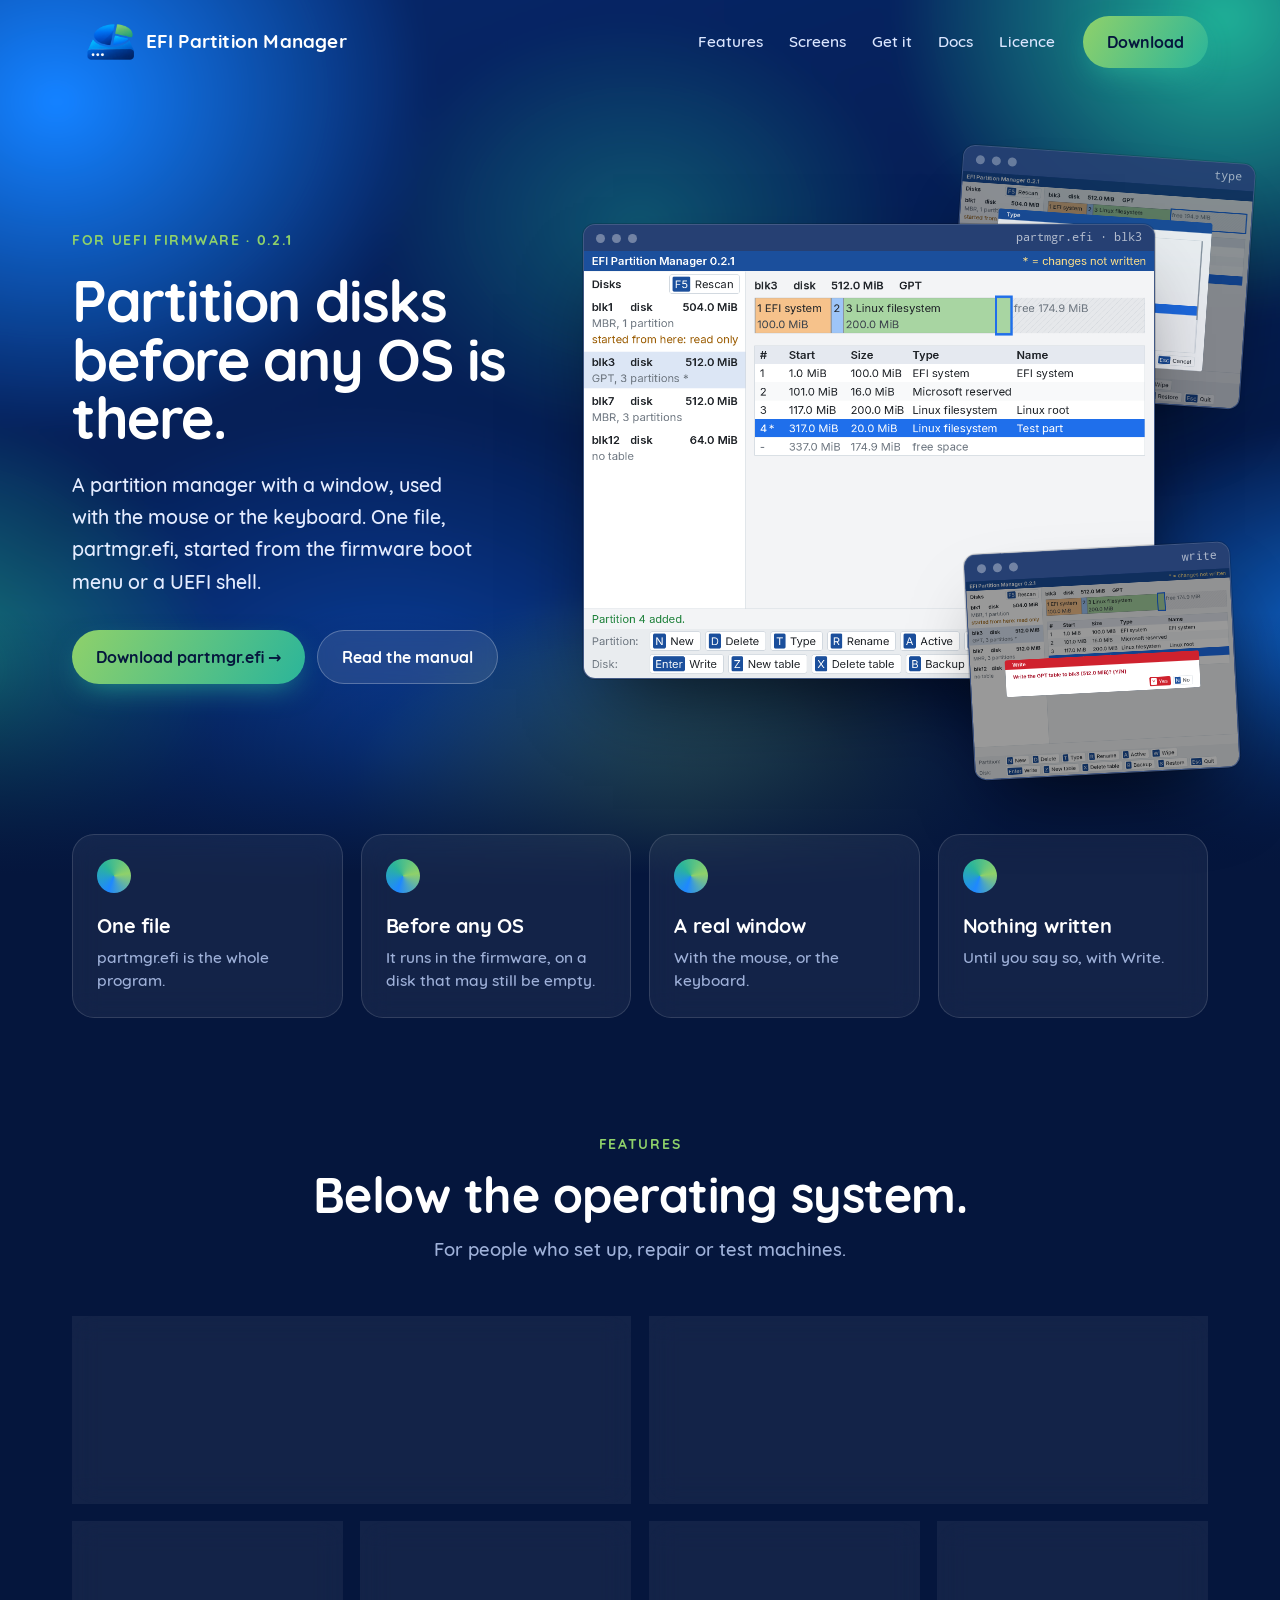
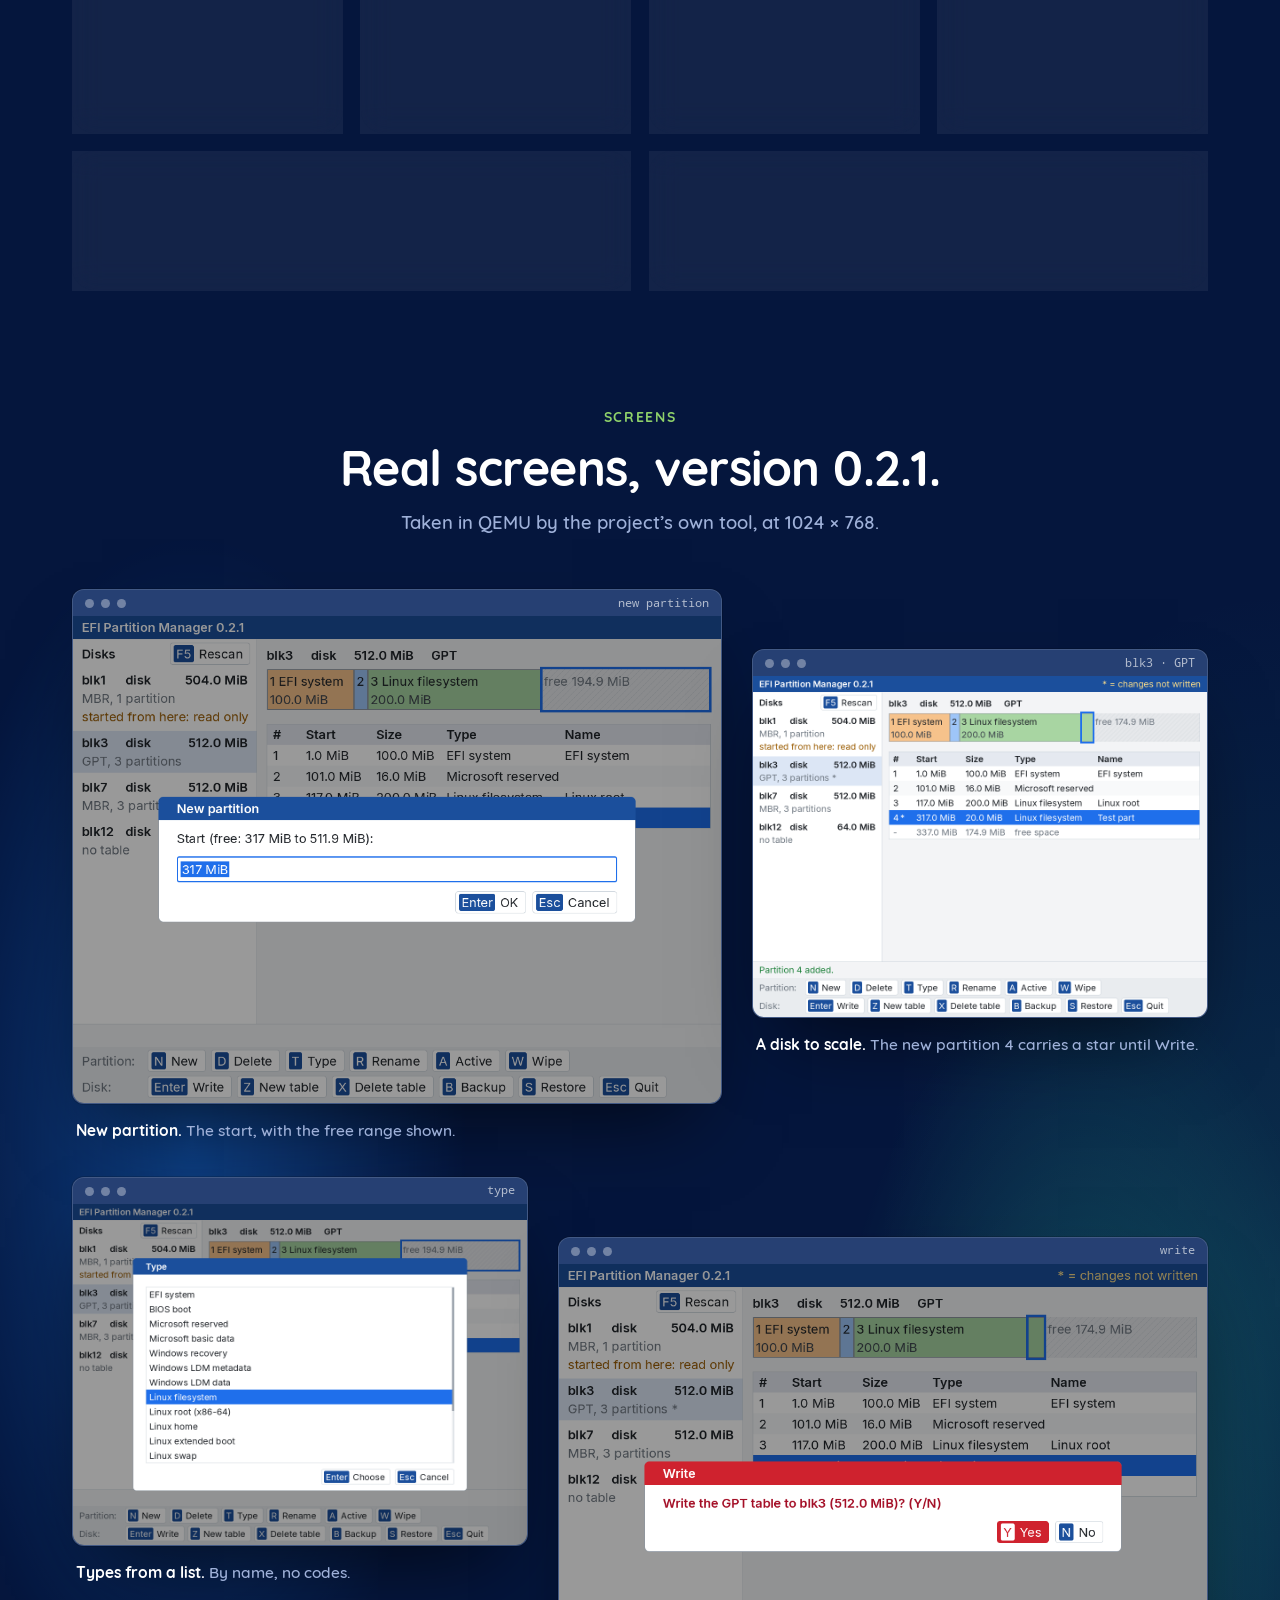
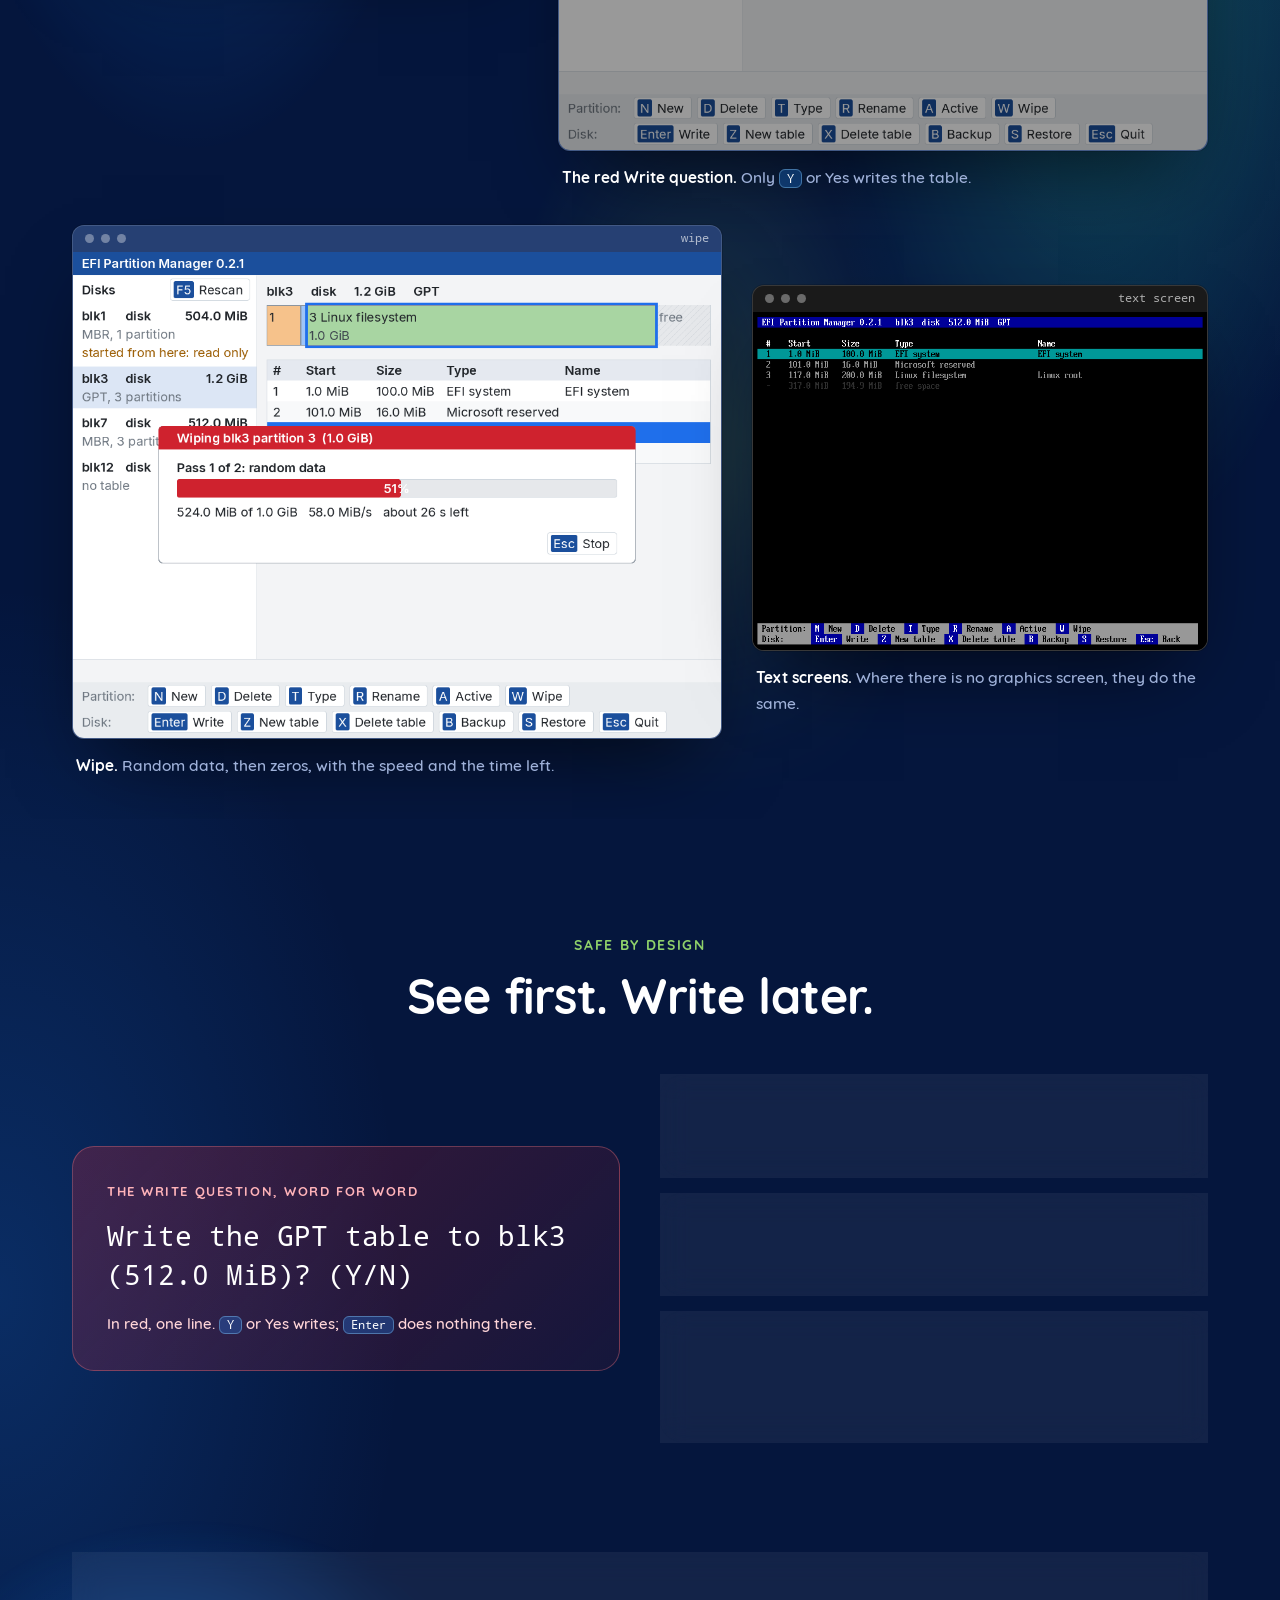
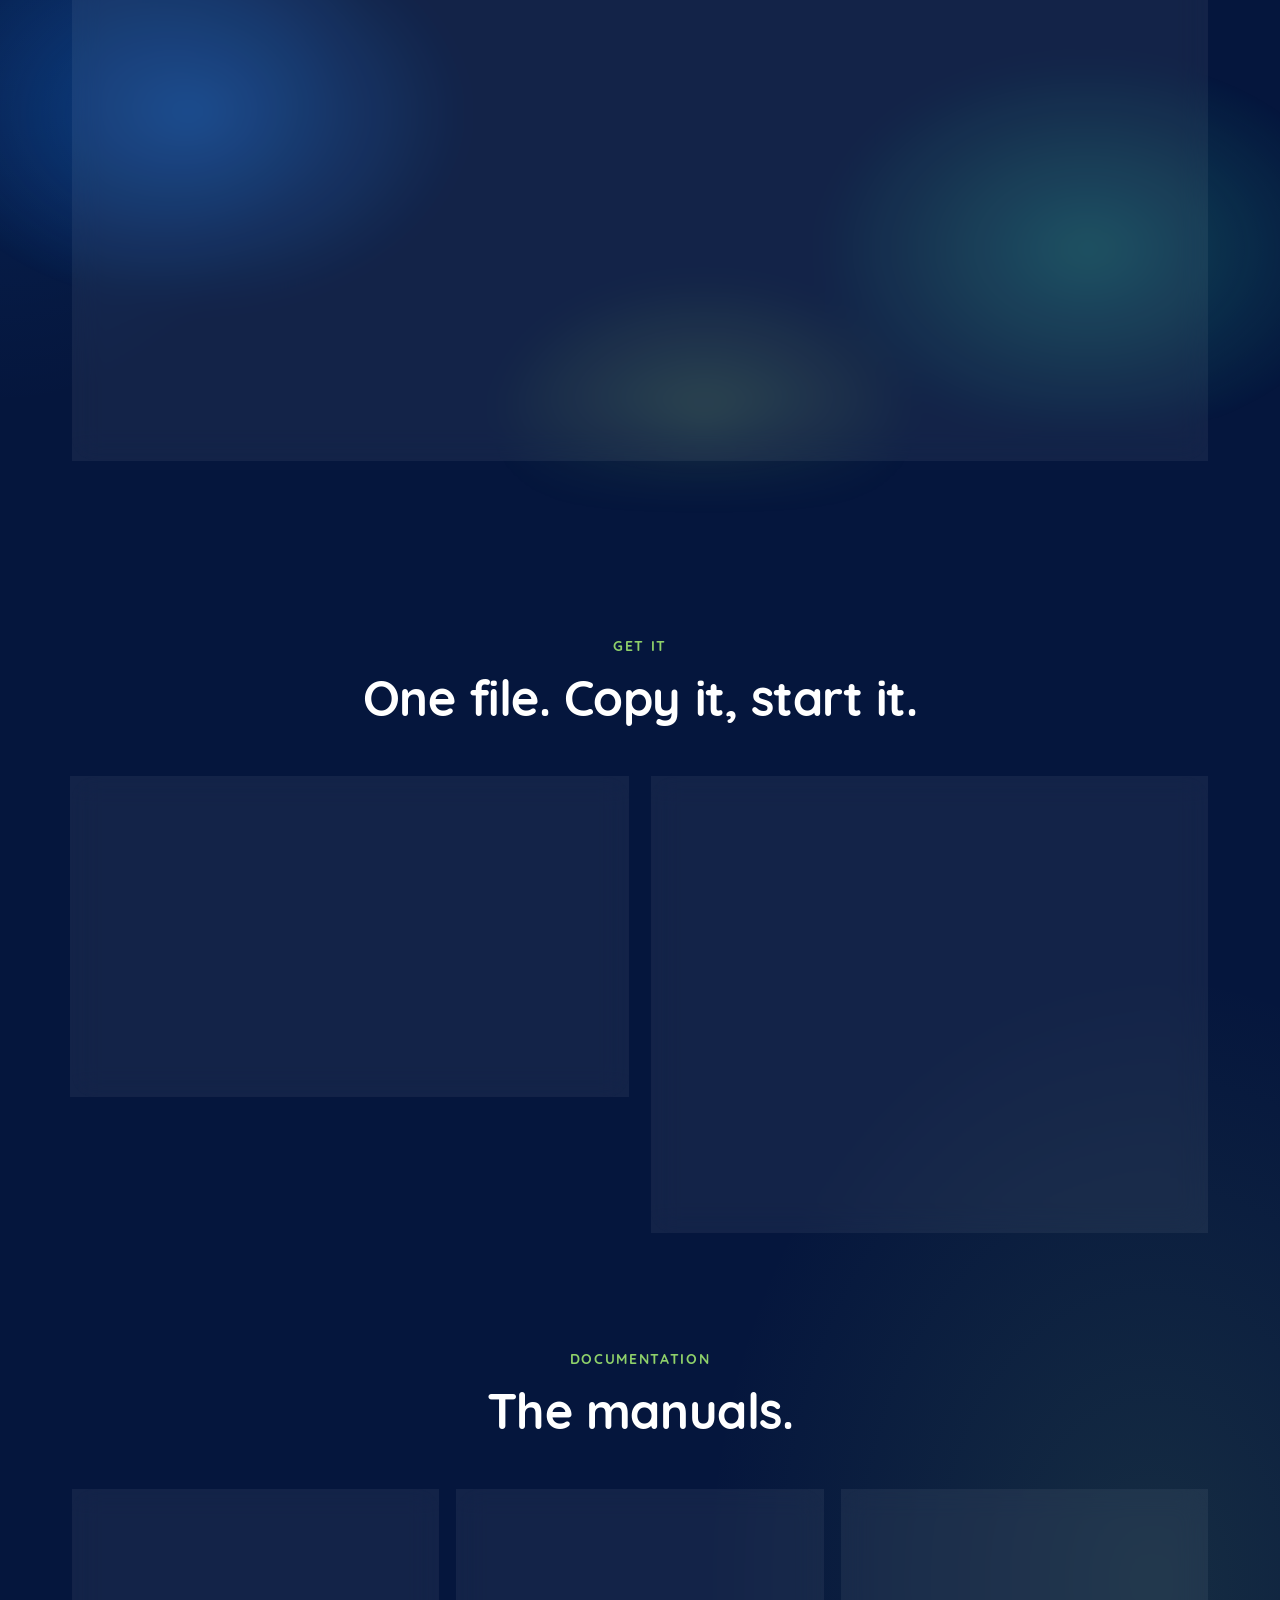
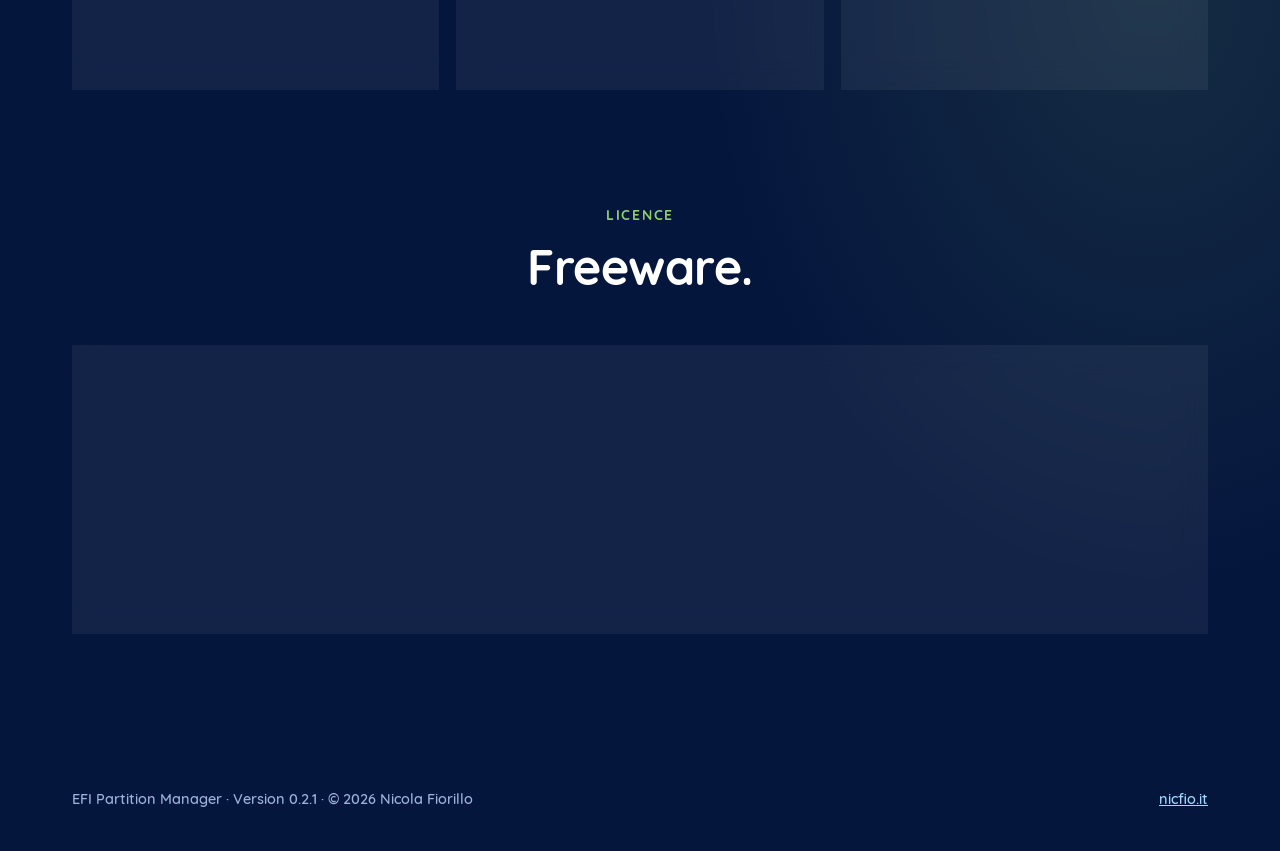
==== site/landing/index.html @ ff0c9999 "Website on efipm.nicfio.it; GitHub Pages switched off - site/: the landing page chosen among 20 mock" ====
<!doctype html>
<html lang="en">
<head>
<meta charset="utf-8">
<meta name="viewport" content="width=device-width, initial-scale=1">
<title>EFI Partition Manager — a graphical partition manager for UEFI firmware</title>
<link rel="canonical" href="https://efipm.nicfio.it/">
<meta property="og:type" content="website">
<meta property="og:site_name" content="EFI Partition Manager">
<meta property="og:title" content="EFI Partition Manager — a graphical partition manager for UEFI firmware">
<meta property="og:description" content="Partition disks before any OS is there: a GPT and MBR partition manager with a window and the mouse, in one file, partmgr.efi. Free.">
<meta property="og:url" content="https://efipm.nicfio.it/">
<meta property="og:image" content="https://efipm.nicfio.it/og.jpg">
<meta property="og:image:width" content="1200">
<meta property="og:image:height" content="630">
<meta name="twitter:card" content="summary_large_image">
<meta name="description" content="A partition manager that runs in your UEFI firmware. One file, partmgr.efi.">
<style>
@font-face{font-family:'Quick';src:url([data-uri]) format('woff2');font-weight:400;font-style:normal;font-display:block}
@font-face{font-family:'Quick';src:url([data-uri]) format('woff2');font-weight:500;font-style:normal;font-display:block}
@font-face{font-family:'Quick';src:url([data-uri]) format('woff2');font-weight:700;font-style:normal;font-display:block}
@font-face{font-family:'Mono';src:url([data-uri]) format('woff2');font-weight:400;font-style:normal;font-display:block}
:root{
  --bg:#05163d; --bg2:#081f52; --text:#dbe6ff; --mute:#9fb1d9; --white:#fff;
  --blue:#1e88ff; --navy:#0a2a6b; --green:#2bb59a; --lime:#8fd16a;
  --glass:rgba(255,255,255,.06); --edge:rgba(255,255,255,.13);
}
*{box-sizing:border-box;margin:0;padding:0}
html{-webkit-text-size-adjust:100%}
body{background:radial-gradient(45% 14% at 100% 40%,rgba(43,181,154,.16),transparent 70%),radial-gradient(45% 14% at 0% 62%,rgba(30,136,255,.2),transparent 70%),radial-gradient(50% 12% at 90% 88%,rgba(143,209,106,.12),transparent 70%),var(--bg);color:var(--text);font:500 17.5px/1.65 Quick,"Segoe UI",system-ui,sans-serif;overflow-x:hidden}
a{color:#9fd8ff}
img{display:block;max-width:100%;height:auto}
code,kbd,pre{font-family:Mono,ui-monospace,monospace}
code{font-size:.85em;background:rgba(255,255,255,.1);padding:1px 7px;border-radius:6px;color:#fff}
kbd{font-size:.8em;padding:1px 7px;border-radius:6px;background:rgba(30,136,255,.28);border:1px solid rgba(143,209,255,.4);color:#fff}
h1,h2,h3{color:#fff;font-weight:700;letter-spacing:-.01em}
.wrap{max-width:1200px;margin:0 auto;padding:0 32px}

/* the mesh */
.mesh{position:relative;isolation:isolate;overflow:hidden}
.mesh::before{content:"";position:absolute;inset:-10%;z-index:-1;
  background:
   radial-gradient(34% 44% at 12% 18%, rgba(30,136,255,.95), transparent 72%),
   radial-gradient(30% 40% at 88% 10%, rgba(43,181,154,.95), transparent 72%),
   radial-gradient(30% 34% at 52% 88%, rgba(143,209,106,.55), transparent 72%),
   radial-gradient(26% 34% at 4% 72%, rgba(43,181,154,.6), transparent 72%),
   radial-gradient(40% 46% at 34% 80%, rgba(16,74,170,.9), transparent 72%),
   radial-gradient(26% 30% at 96% 70%, rgba(30,136,255,.7), transparent 72%),
   radial-gradient(24% 28% at 50% 30%, rgba(43,181,154,.35), transparent 72%),
   linear-gradient(160deg,#0a2a6b,#05163d 75%);
  filter:blur(10px) saturate(1.1)}
.mesh::after{content:"";position:absolute;inset:0;z-index:-1;background:linear-gradient(transparent 70%,var(--bg));}
.mesh.soft::before{inset:0;filter:none;opacity:.45;background:radial-gradient(30% 40% at 15% 40%,rgba(30,136,255,.8),transparent 72%),radial-gradient(30% 40% at 85% 60%,rgba(43,181,154,.7),transparent 72%),radial-gradient(24% 30% at 55% 85%,rgba(143,209,106,.45),transparent 72%);-webkit-mask-image:linear-gradient(transparent,#000 18%,#000 82%,transparent);mask-image:linear-gradient(transparent,#000 18%,#000 82%,transparent)}
.mesh.soft::after{display:none}

header .wrap{display:flex;align-items:center;gap:28px;height:84px}
.brand{display:flex;align-items:center;gap:12px;text-decoration:none;color:#fff;font-weight:700;font-size:19px;letter-spacing:.01em}
.brand img{height:50px;width:auto}
nav{display:flex;gap:26px;margin-left:auto}
nav a{color:var(--text);text-decoration:none;font-size:15.5px}
nav a:hover{color:#fff}
.btn{display:inline-flex;align-items:center;gap:10px;padding:13px 24px;border-radius:999px;font-weight:700;font-size:16px;text-decoration:none;transition:transform .15s,background .15s}
.btn:hover{transform:translateY(-1px)}
.btn.pri{background:linear-gradient(120deg,#8fd16a,#2bb59a);color:#05163d;box-shadow:0 10px 30px -10px rgba(43,181,154,.8)}
.btn.glass{background:rgba(255,255,255,.1);border:1px solid rgba(255,255,255,.25);color:#fff;backdrop-filter:blur(8px)}
.btn.glass:hover{background:rgba(255,255,255,.18)}

.hero{padding:70px 0 120px}
.hero .grid{display:grid;grid-template-columns:1fr 1.35fr;gap:48px;align-items:center}
.eyebrow{display:inline-block;font-size:14px;font-weight:700;letter-spacing:.12em;text-transform:uppercase;color:var(--lime)}
.hero h1{font-size:clamp(40px,4.5vw,64px);line-height:1.02;margin:18px 0 22px;letter-spacing:-.025em}
.hero p{font-size:19.5px;color:#e4ecff;max-width:34ch}
.ctas{display:flex;gap:12px;flex-wrap:wrap;margin-top:32px}

/* floating windows */
.win{border-radius:12px;overflow:hidden;background:#0d2a63;border:1px solid rgba(255,255,255,.22);box-shadow:0 40px 80px -30px rgba(0,0,0,.65),0 0 0 1px rgba(0,0,0,.15)}
.win .bar{height:26px;display:flex;align-items:center;gap:7px;padding:0 12px;background:rgba(255,255,255,.1)}
.win .bar i{width:9px;height:9px;border-radius:50%;background:rgba(255,255,255,.35)}
.win .bar span{margin-left:auto;font:400 11.5px/1 Mono,monospace;color:rgba(255,255,255,.65)}
.stack{position:relative;height:600px;margin-right:-40px}
.stack .win{position:absolute}
.stack .w1{width:86%;left:0;top:70px;z-index:3}
.stack .w2{width:44%;right:0;top:0;z-index:2;transform:rotate(4deg);opacity:.9}
.stack .w3{width:40%;right:2%;bottom:-20px;z-index:4;transform:rotate(-3deg)}

/* glass */
.panel{background:var(--glass);border:1px solid var(--edge);border-radius:22px;backdrop-filter:blur(14px)}
section{padding:110px 0 0;position:relative}
.head{text-align:center;max-width:720px;margin:0 auto 52px}
.head h2{font-size:clamp(32px,3.8vw,50px);line-height:1.1;margin:12px 0 12px}
.head p{color:var(--mute);font-size:18.5px}

.why{display:grid;grid-template-columns:repeat(4,1fr);gap:18px;margin-top:-40px;position:relative;z-index:2}
.why .panel{padding:24px}
.why h3{font-size:20px;margin-bottom:4px}
.why p{color:var(--mute);font-size:15.5px;line-height:1.5}
.dot{display:block;width:34px;height:34px;border-radius:50%;margin-bottom:16px;background:conic-gradient(from 200deg,#1e88ff,#2bb59a,#8fd16a,#1e88ff)}

.feat{display:grid;grid-template-columns:repeat(4,1fr);gap:18px}
.feat .panel{padding:26px}
.feat h3{font-size:19px;margin-bottom:6px}
.feat p{font-size:15.5px;color:var(--mute);line-height:1.55}
.feat .wide{grid-column:span 2}

/* screens */
.gallery{display:grid;grid-template-columns:repeat(12,1fr);gap:34px 30px;align-items:start}
.gallery figure{grid-column:span 6}
.gallery figure:nth-child(even){margin-top:60px}
.gallery figure.l{grid-column:span 7}
.gallery figure.s{grid-column:span 5}
.gallery figcaption{margin-top:14px;font-size:15.5px;color:var(--mute);padding-left:4px}
.gallery figcaption b{color:#fff}
.gallery .win.text{background:#000}
.gallery .win.text img{margin:0 auto}

/* safe */
.safe{display:grid;grid-template-columns:1fr 1fr;gap:40px;align-items:center}
.safe .q{padding:34px;border-radius:22px;background:linear-gradient(135deg,rgba(211,32,47,.28),rgba(211,32,47,.08));border:1px solid rgba(255,120,130,.35)}
.safe .q small{display:block;font-weight:700;letter-spacing:.12em;text-transform:uppercase;font-size:13px;color:#ffb3b9;margin-bottom:14px}
.safe .q p{font:400 clamp(20px,2.2vw,28px)/1.4 Mono,monospace;color:#fff}
.safe .q .n{margin-top:18px;font:500 15px/1.5 Quick,sans-serif;color:#ffd5d8}
.safe ul{list-style:none;display:grid;gap:16px}
.safe li{padding:20px 24px}
.safe li b{display:block;color:#fff;font-size:19px}
.safe li span{color:var(--mute)}

/* tested */
.tested{padding:46px;display:grid;grid-template-columns:1.25fr 1fr;gap:40px;align-items:center}
.status{display:inline-flex;align-items:center;gap:10px;font-weight:700;color:#ffd38a;font-size:15px;margin-bottom:14px}
.status::before{content:"";width:10px;height:10px;border-radius:50%;background:#ffb547;box-shadow:0 0 0 4px rgba(255,181,71,.25)}
.tested h2{font-size:clamp(28px,3vw,40px);line-height:1.15;margin-bottom:14px}
.nums{display:flex;gap:16px;margin:24px 0}
.nums div{flex:1;padding:18px 20px;border-radius:16px;background:rgba(255,255,255,.06);border:1px solid var(--edge);font-size:14.5px;color:var(--mute);line-height:1.35}
.nums b{display:block;font-size:40px;line-height:1.1;background:linear-gradient(90deg,#8fd16a,#2bb59a);-webkit-background-clip:text;background-clip:text;color:transparent}
.report{padding:32px;border-radius:20px;background:linear-gradient(150deg,rgba(30,136,255,.35),rgba(43,181,154,.25));border:1px solid rgba(255,255,255,.2)}
.report h3{font-size:24px;line-height:1.2;margin-bottom:10px}
.report p{margin-bottom:20px}

/* get */
.get{display:grid;grid-template-columns:1fr 1fr;gap:22px;align-items:start}
.get .panel{padding:32px}
.fn{font:400 30px/1.2 Mono,monospace;color:#fff}
.meta{color:var(--mute);margin:6px 0 22px}
.files{display:flex;flex-wrap:wrap;gap:8px 22px;margin-top:20px;font-size:15px}
.way{padding-bottom:20px;margin-bottom:20px;border-bottom:1px solid var(--edge)}
.way:last-child{border:0;padding:0;margin:0}
.way h3{font-size:19px;margin-bottom:4px}
pre{background:rgba(0,0,0,.35);border:1px solid var(--edge);border-radius:12px;padding:14px 16px;font-size:14.5px;color:#d7f5c8;margin-top:10px;white-space:pre-wrap;overflow-wrap:anywhere}

.docs{display:grid;grid-template-columns:repeat(3,1fr);gap:18px}
.docs a{display:block;padding:28px;text-decoration:none;color:var(--text);transition:transform .15s,background .15s}
.docs a:hover{transform:translateY(-3px);background:rgba(255,255,255,.1)}
.docs h3{font-size:22px;margin-bottom:8px}
.docs p{color:var(--mute);font-size:16px}
.docs span{display:block;margin-top:16px;color:var(--lime);font-weight:700}

.lic{padding:40px;display:grid;grid-template-columns:1fr 1fr;gap:36px}
.lic h3{font-size:20px;margin-bottom:8px}
.lic h3 i{font-style:normal;display:inline-block;width:10px;height:10px;border-radius:50%;margin-right:10px;vertical-align:2px}
.fine{grid-column:1 / -1;font-size:14px;color:var(--mute);border-top:1px solid var(--edge);padding-top:18px}

footer{margin-top:120px;padding:34px 0 40px}
footer .wrap{display:flex;justify-content:space-between;flex-wrap:wrap;gap:14px;font-size:14.5px;color:var(--mute)}

@media (max-width:1050px){
  nav{display:none}
  header .btn{margin-left:auto}
  .hero .grid{grid-template-columns:1fr}
  .stack{height:auto;margin:20px 0 0}
  .stack .win{position:relative}
  .stack .w1{width:100%;top:0}
  .stack .w2,.stack .w3{display:none}
  .why,.feat{grid-template-columns:1fr 1fr}
  .why{margin-top:0}
  .safe,.tested,.get,.lic{grid-template-columns:1fr}
  .docs{grid-template-columns:1fr}
}
@media (max-width:640px){
  .wrap{padding:0 16px}
  body{font-size:16.5px}
  header .wrap{height:68px}
  .brand{font-size:16px;gap:9px}
  .brand img{height:34px}
  header .btn{padding:10px 16px;font-size:14.5px}
  .hero{padding:36px 0 70px}
  .feat,.why{grid-template-columns:1fr}
  .why{gap:12px}
  .why .panel{padding:18px 20px;display:grid;grid-template-columns:30px 1fr;column-gap:14px}
  .why .dot{width:26px;height:26px;margin:4px 0 0;grid-row:span 2}
  .feat .wide{grid-column:auto}
  section{padding-top:80px}
  .gallery{grid-template-columns:1fr;gap:28px}
  .gallery figure,.gallery figure.l,.gallery figure.s{grid-column:auto}
  .gallery figure:nth-child(even){margin-top:0}
  .win .bar{height:20px}
  .tested,.lic{padding:24px}
  .nums{flex-direction:column}
  .report,.get .panel{padding:24px}
  .fn{font-size:24px}
  footer .wrap{flex-direction:column}
}
</style>
</head>
<body>
<div class="mesh">
<header><div class="wrap">
  <a class="brand" href="#top"><img src="[data-uri]" alt="EFI Partition Manager" width="420" height="330">EFI Partition Manager</a>
  <nav aria-label="Sections"><a href="#features">Features</a><a href="#screens">Screens</a><a href="#get">Get it</a><a href="#docs">Docs</a><a href="#licence">Licence</a></nav>
  <a class="btn pri" href="#get">Download</a>
</div></header>

<div class="hero" id="top"><div class="wrap grid">
  <div>
    <span class="eyebrow">For UEFI firmware · 0.2.1</span>
    <h1>Partition disks before any OS is there.</h1>
    <p>A partition manager with a window, used with the mouse or the keyboard. One file, partmgr.efi, started from the firmware boot menu or a UEFI shell.</p>
    <div class="ctas"><a class="btn pri" href="#get">Download partmgr.efi →</a><a class="btn glass" href="User%20Manual.html">Read the manual</a></div>
  </div>
  <div class="stack">
    <div class="win w2"><div class="bar"><i></i><i></i><i></i><span>type</span></div><img src="[data-uri]" alt="The Type list of partmgr" width="1024" height="768"></div>
    <div class="win w1"><div class="bar"><i></i><i></i><i></i><span>partmgr.efi · blk3</span></div><img src="[data-uri]" alt="The partmgr window with a GPT disk drawn to scale and a new partition marked with a star" width="1024" height="768"></div>
    <div class="win w3"><div class="bar"><i></i><i></i><i></i><span>write</span></div><img src="[data-uri]" alt="The red Write question" width="1024" height="768"></div>
  </div>
</div></div>
</div>

<main>
<div class="wrap">
  <div class="why" id="why">
    <div class="panel"><span class="dot"></span><h3>One file</h3><p>partmgr.efi is the whole program.</p></div>
    <div class="panel"><span class="dot"></span><h3>Before any OS</h3><p>It runs in the firmware, on a disk that may still be empty.</p></div>
    <div class="panel"><span class="dot"></span><h3>A real window</h3><p>With the mouse, or the keyboard.</p></div>
    <div class="panel"><span class="dot"></span><h3>Nothing written</h3><p>Until you say so, with Write.</p></div>
  </div>
</div>

<section id="features"><div class="wrap">
  <div class="head"><span class="eyebrow">Features</span><h2>Below the operating system.</h2><p>For people who set up, repair or test machines.</p></div>
  <div class="feat">
    <div class="panel wide"><h3>A window and the mouse</h3><p>A graphical window at the screen’s own resolution, with sharp text from 640 × 480 up (tried up to 3200 × 1800), used with the mouse or the keyboard. It drives a USB mouse itself when the firmware cannot; where there is no graphics screen, text screens do the same.</p></div>
    <div class="panel wide"><h3>GPT and MBR, read and written in full</h3><p>MBR with primary, extended and logical partitions. GPT with both copies checked and, when written, repaired.</p></div>
    <div class="panel"><h3>See first, write later</h3><p>Every change shown and marked with a star; the disk changes only on Write, after a red warning confirmed with <kbd>Y</kbd> or Yes.</p></div>
    <div class="panel"><h3>Backup and restore</h3><p>The partition table to a small file, restored byte for byte.</p></div>
    <div class="panel"><h3>Wipe</h3><p>Random data, then zeros, with a progress bar, the speed and the time left.</p></div>
    <div class="panel"><h3>Readable</h3><p>Types from a list; sizes such as <code>512M</code>, <code>1.5G</code> or <code>rest</code>; notes on damaged or unusual tables.</p></div>
    <div class="panel wide"><h3>Safe by design</h3><p>The disk partmgr was started from is never written.</p></div>
    <div class="panel wide"><h3>No EDK2 code</h3><p>Written from scratch, with its own UEFI definitions, runtime and build tools.</p></div>
  </div>
</div></section>

<section id="screens" class="mesh soft" style="padding-bottom:40px"><div class="wrap">
  <div class="head"><span class="eyebrow">Screens</span><h2>Real screens, version 0.2.1.</h2><p>Taken in QEMU by the project’s own tool, at 1024 × 768.</p></div>
  <div class="gallery">
    <figure class="l"><div class="win"><div class="bar"><i></i><i></i><i></i><span>new partition</span></div><img src="[data-uri]" alt="The New partition dialog asking for the start" width="1024" height="768" loading="lazy"></div><figcaption><b>New partition.</b> The start, with the free range shown.</figcaption></figure>
    <figure class="s"><div class="win"><div class="bar"><i></i><i></i><i></i><span>blk3 · GPT</span></div><img src="[data-uri]" alt="A GPT disk drawn to scale" width="1024" height="768" loading="lazy"></div><figcaption><b>A disk to scale.</b> The new partition 4 carries a star until Write.</figcaption></figure>
    <figure class="s"><div class="win"><div class="bar"><i></i><i></i><i></i><span>type</span></div><img src="[data-uri]" alt="The Type list" width="1024" height="768" loading="lazy"></div><figcaption><b>Types from a list.</b> By name, no codes.</figcaption></figure>
    <figure class="l"><div class="win"><div class="bar"><i></i><i></i><i></i><span>write</span></div><img src="[data-uri]" alt="The red Write question" width="1024" height="768" loading="lazy"></div><figcaption><b>The red Write question.</b> Only <kbd>Y</kbd> or Yes writes the table.</figcaption></figure>
    <figure class="l"><div class="win"><div class="bar"><i></i><i></i><i></i><span>wipe</span></div><img src="[data-uri]" alt="Wiping a partition with a progress bar" width="1024" height="768" loading="lazy"></div><figcaption><b>Wipe.</b> Random data, then zeros, with the speed and the time left.</figcaption></figure>
    <figure class="s"><div class="win text"><div class="bar"><i></i><i></i><i></i><span>text screen</span></div><img src="[data-uri]" alt="The text screen of partmgr" width="816" height="608" loading="lazy"></div><figcaption><b>Text screens.</b> Where there is no graphics screen, they do the same.</figcaption></figure>
  </div>
</div></section>

<section id="safe"><div class="wrap">
  <div class="head"><span class="eyebrow">Safe by design</span><h2>See first. Write later.</h2></div>
  <div class="safe">
    <div class="q"><small>The Write question, word for word</small><p>Write the GPT table to blk3 (512.0&nbsp;MiB)? (Y/N)</p><div class="n">In red, one line. <kbd>Y</kbd> or Yes writes; <kbd>Enter</kbd> does nothing there.</div></div>
    <ul>
      <li class="panel"><b>Every change on the screen first</b><span>Marked with a star; the disk changes only on Write.</span></li>
      <li class="panel"><b>The boot disk is never written</b><span>The disk partmgr was started from is read-only.</span></li>
      <li class="panel"><b>Backup and restore</b><span><kbd>B</kbd> saves the table to a small file; <kbd>S</kbd> restores it byte for byte.</span></li>
    </ul>
  </div>
</div></section>

<section id="tested" class="mesh soft" style="padding-bottom:60px"><div class="wrap">
  <div class="panel tested">
    <div>
      <span class="status">Not tried on real hardware yet</span>
      <h2>Tested in QEMU, said honestly.</h2>
      <p>Tested automatically in QEMU with OVMF firmware, and on disk images whose tables are checked by <code>sfdisk</code> and <code>parted</code>.</p>
      <div class="nums"><div><b>498</b>partition-table checks, all passing</div><div><b>34</b>graphics checks, all passing</div></div>
      <p><strong style="color:#fff">It has not been tried on real hardware yet.</strong> Until it has, use it on disks whose contents you can afford to lose, and make a backup (key <kbd>B</kbd>) first.</p>
    </div>
    <div class="report"><h3>Tried it on a real machine? Send a report.</h3><p>A machine where everything worked is as useful a report as one where nothing did.</p><a class="btn pri" href="mailto:efipm@nicfio.it?subject=EFI%20Partition%20Manager%20hardware%20report">Send a report →</a></div>
  </div>
</div></section>

<section id="get"><div class="wrap">
  <div class="head"><span class="eyebrow">Get it</span><h2>One file. Copy it, start it.</h2></div>
  <div class="get">
    <div class="panel">
      <div class="fn">partmgr.efi</div>
      <div class="meta">Version 0.2.1 · about 782 KB</div>
      <a class="btn pri" href="download/partmgr.efi">Download partmgr.efi →</a>
      <div class="files"><a href="download/SHA256SUMS">SHA256SUMS</a><a href="download/LICENSE.txt">LICENSE.txt</a><a href="download/NOTICE.txt">NOTICE.txt</a></div>
      <pre>sha256sum -c --ignore-missing SHA256SUMS</pre>
    </div>
    <div class="panel">
      <div class="way"><h3>From the firmware boot menu</h3><p>Copy it to a FAT-formatted USB stick as <code>\EFI\BOOT\BOOTX64.EFI</code>, and choose the stick in the firmware boot menu.</p></div>
      <div class="way"><h3>From a UEFI shell</h3><p>Copy it next to a UEFI shell, and start it from the shell’s prompt.</p></div>
      <div class="way"><h3>Secure Boot</h3><p>With Secure Boot active, sign it first with a key the machine trusts (see the user manual).</p></div>
    </div>
  </div>
</div></section>

<section id="docs"><div class="wrap">
  <div class="head"><span class="eyebrow">Documentation</span><h2>The manuals.</h2></div>
  <div class="docs">
    <a class="panel" href="User%20Manual.html"><h3>User Manual</h3><p>The screens, every key, backups, wipe, the notes about damaged tables.</p><span>Open →</span></a>
    <a class="panel" href="Technical%20Manual.html"><h3>Technical Manual</h3><p>How partmgr reads, changes and writes tables, the backup format, the tests.</p><span>Open →</span></a>
    <a class="panel" href="licence.html"><h3>Licence</h3><p>The licence of partmgr.efi, in full.</p><span>Open →</span></a>
  </div>
</div></section>

<section id="licence"><div class="wrap">
  <div class="head"><span class="eyebrow">Licence</span><h2>Freeware.</h2></div>
  <div class="panel lic">
    <div><h3><i style="background:var(--lime)"></i>Free</h3><p>To use, also at work and as a tool in paid work; to copy and give away unchanged, also in free collections of tools; to sign for Secure Boot.</p></div>
    <div><h3><i style="background:var(--blue)"></i>With a written licence</h3><p>Selling it, including it in a product or service that is sold, modifying it, decompiling it beyond what the law allows. Write to <a href="mailto:efipm@nicfio.it">efipm@nicfio.it</a>.</p></div>
    <p class="fine">Version 0.2.1 was released under the Apache License 2.0 with the Commons Clause, and keeps it; the freeware licence applies from the next version.</p>
  </div>
</div></section>
</main>

<footer><div class="wrap"><span>EFI Partition Manager · Version 0.2.1 · © 2026 Nicola Fiorillo</span><a href="https://nicfio.it">nicfio.it</a></div></footer>
</body>
</html>
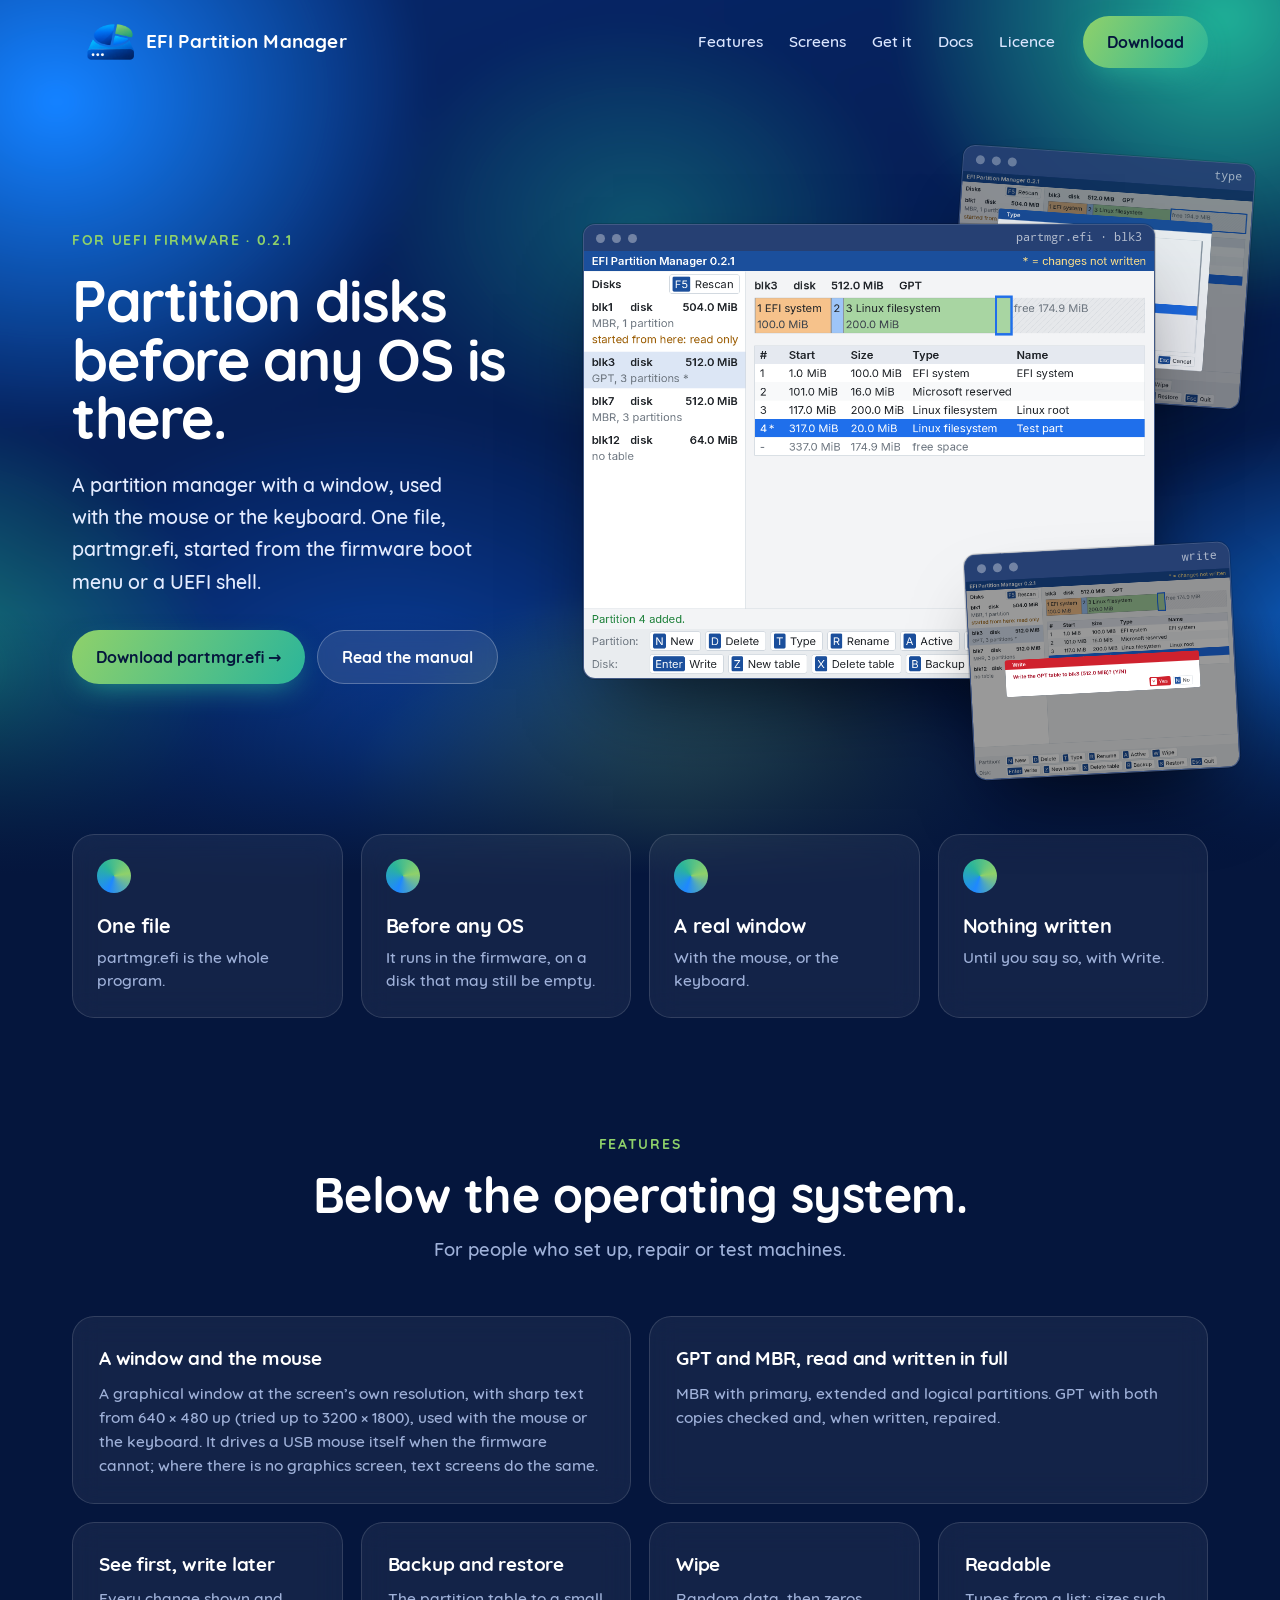
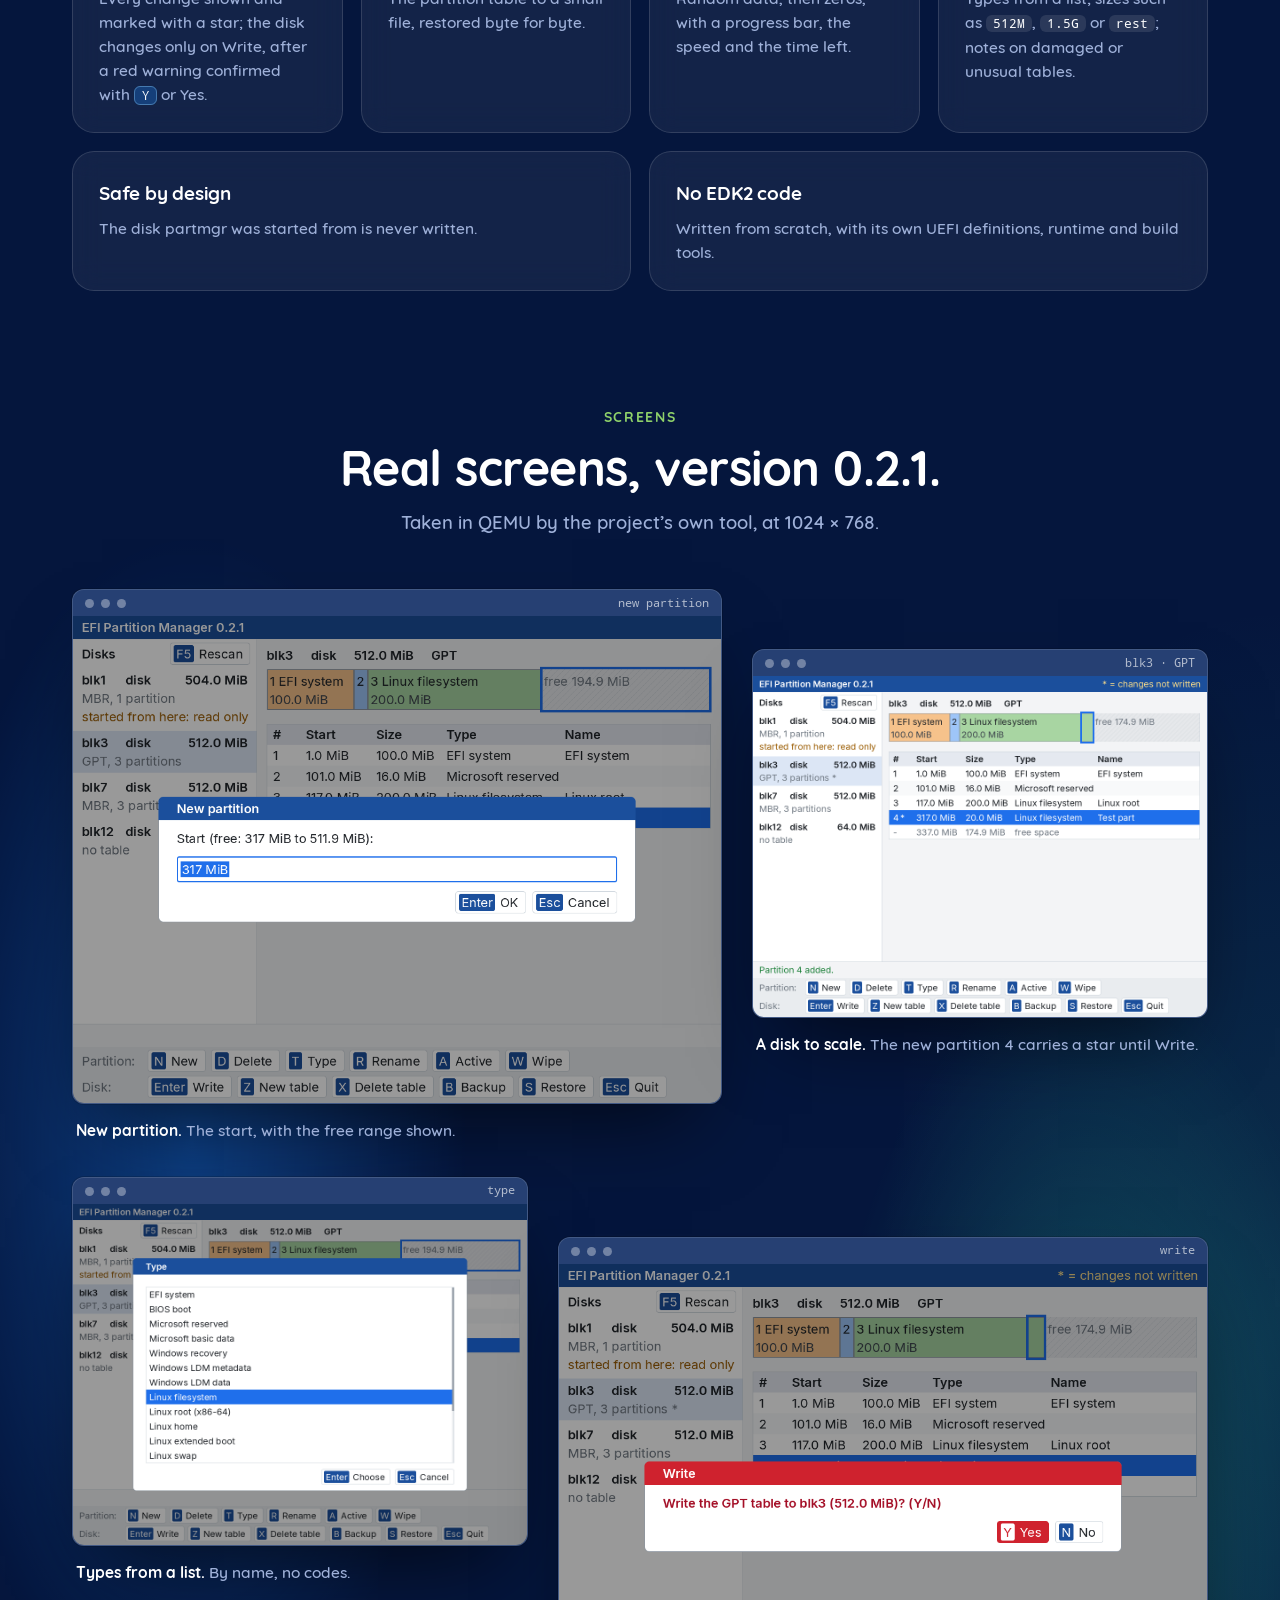
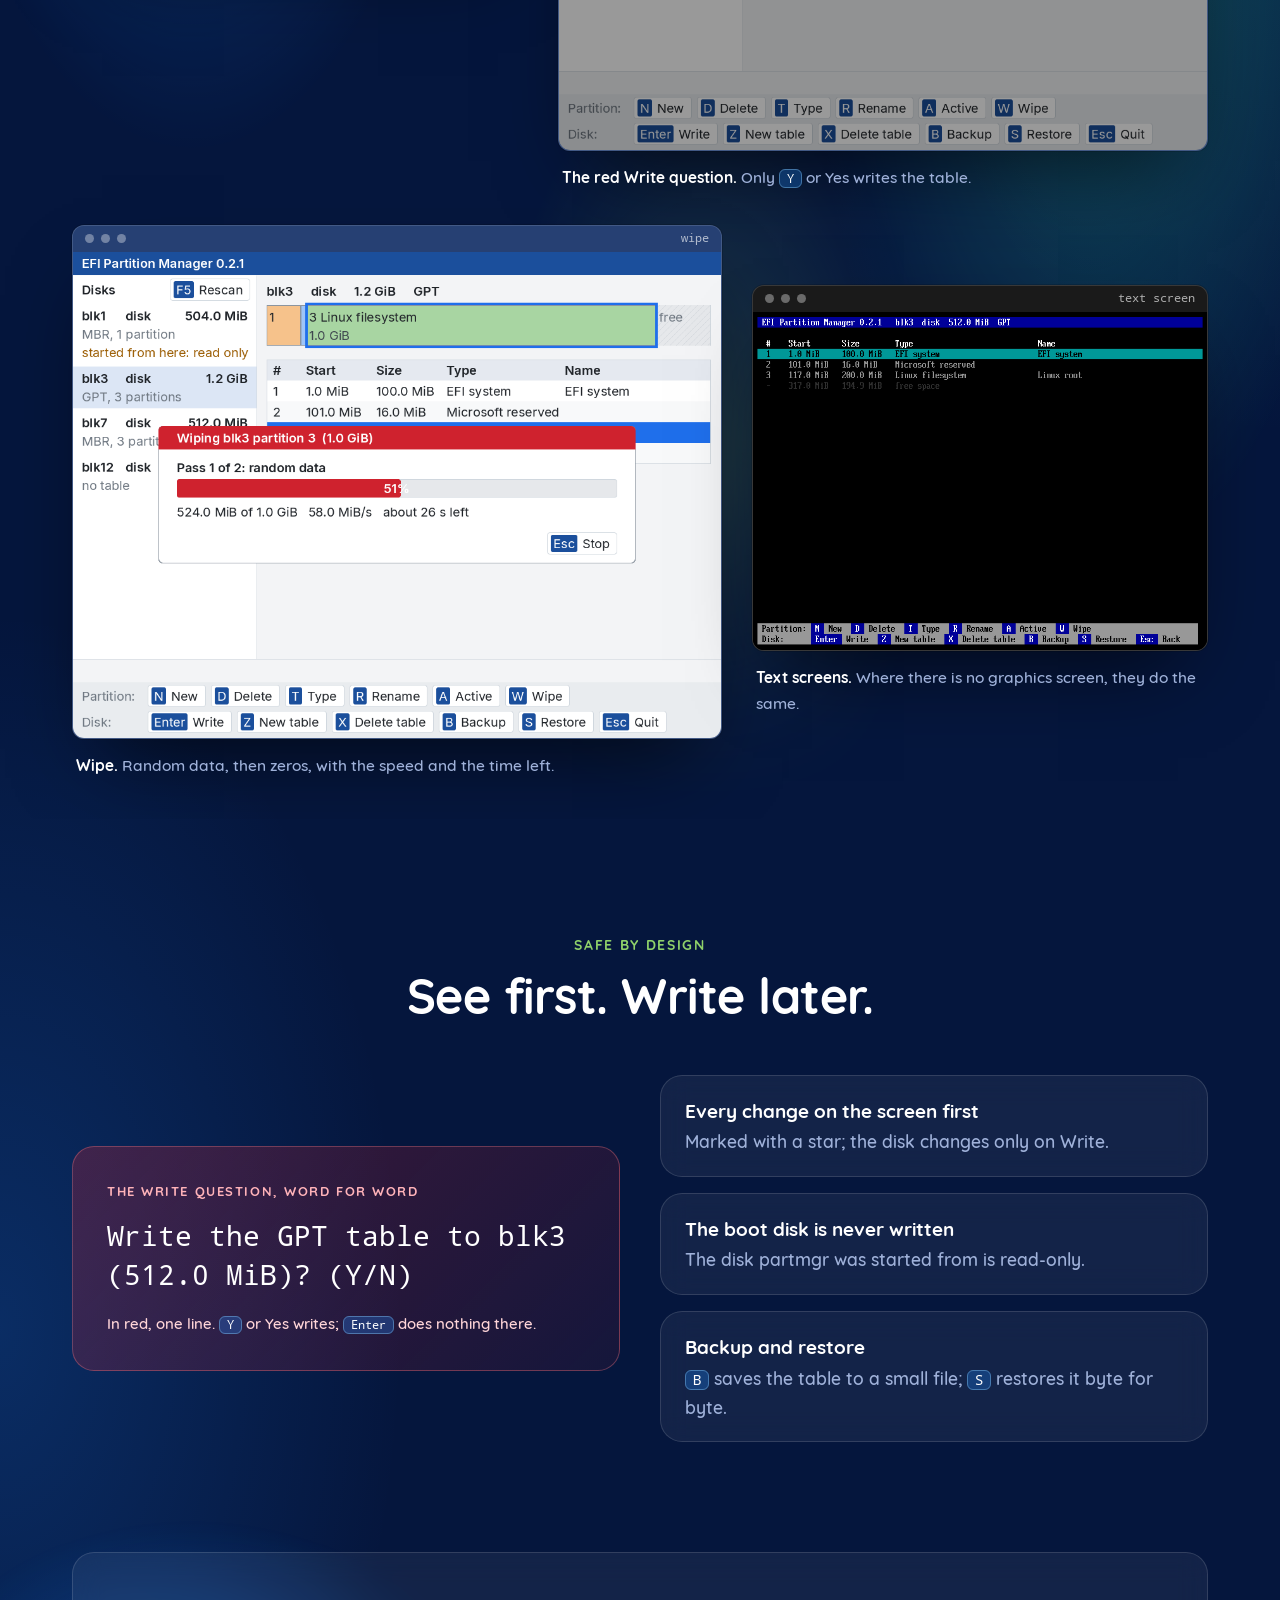
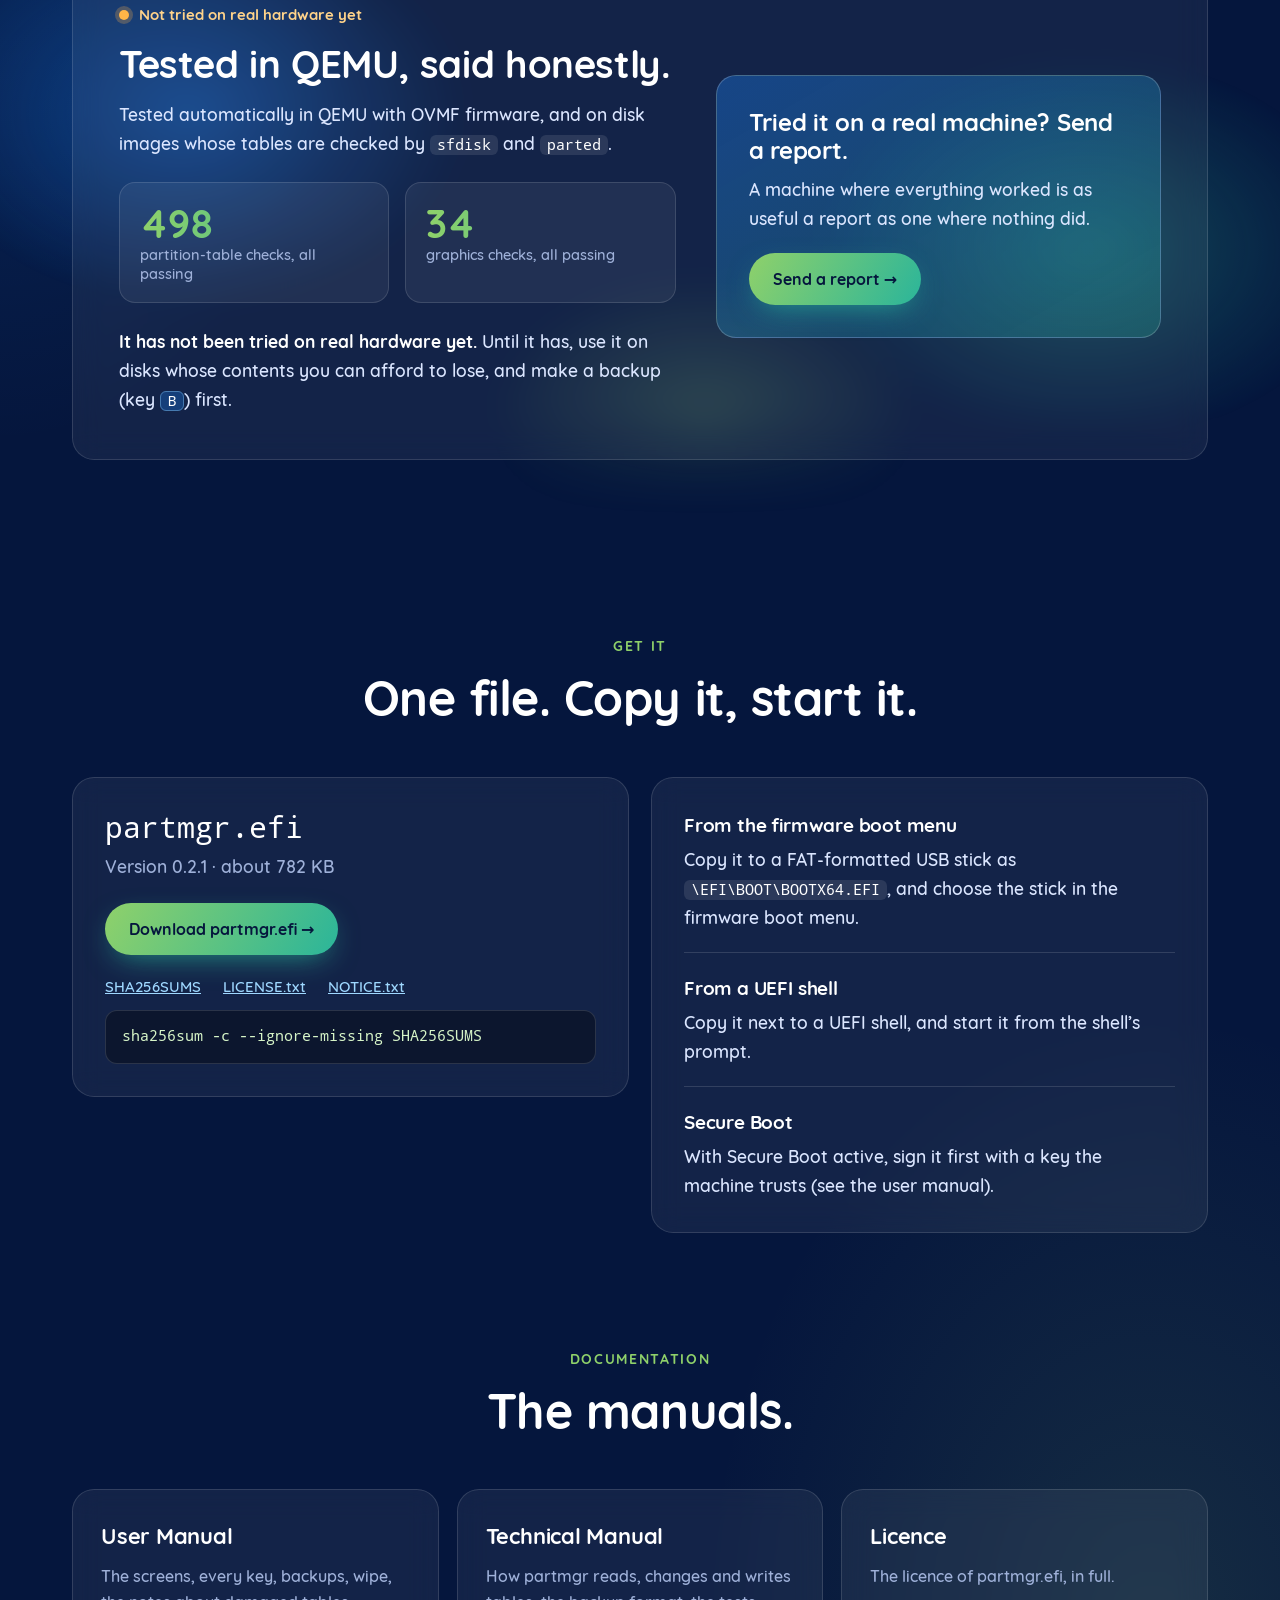
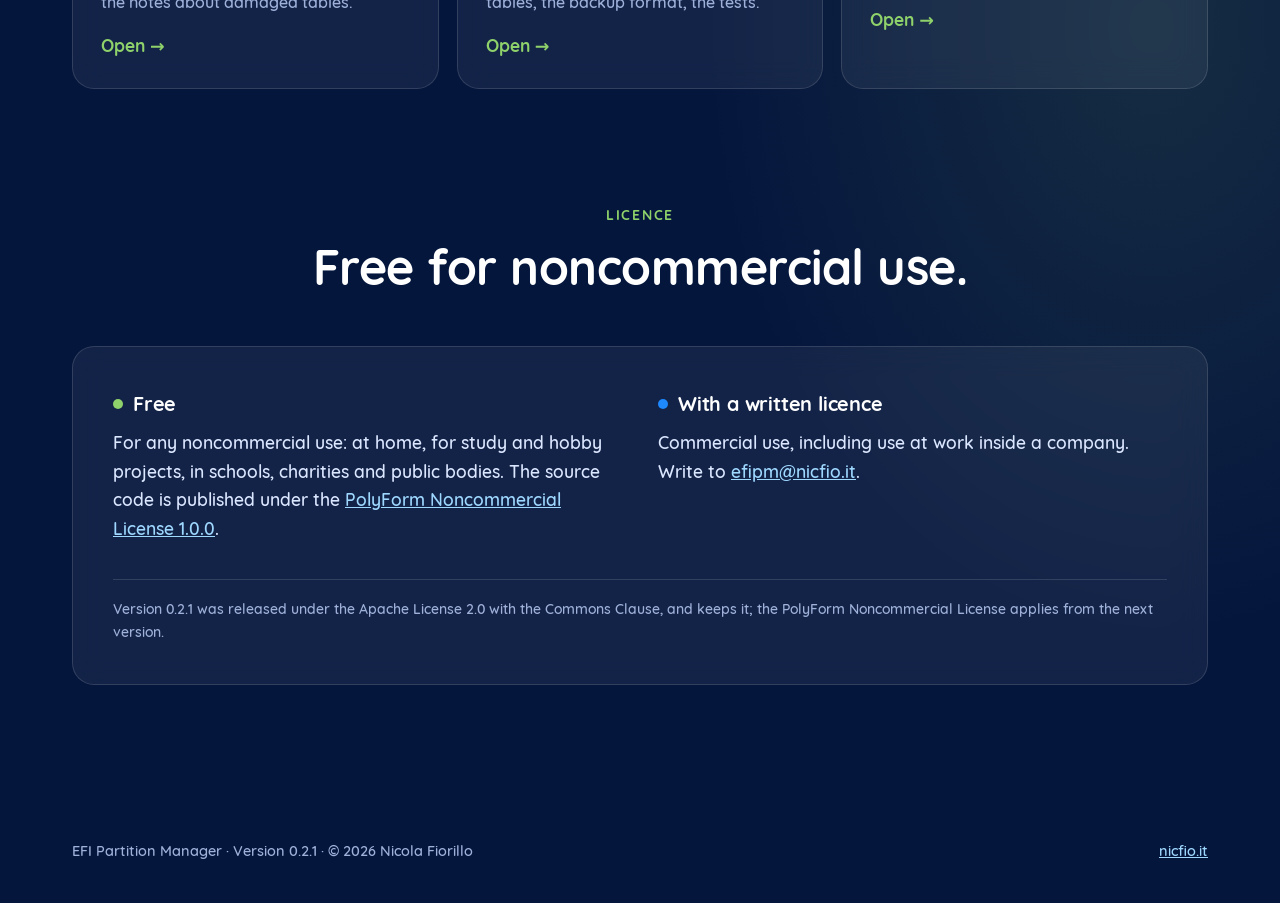
==== commit 3f9024f9: "Licence: PolyForm Noncommercial 1.0.0 Co-Authored-By: Claude Opus 5.5 (1M context) <noreply@anthropi" ====
--- a/site/landing/index.html
+++ b/site/landing/index.html
@@ -313,11 +313,11 @@
 </div></section>
 
 <section id="licence"><div class="wrap">
-  <div class="head"><span class="eyebrow">Licence</span><h2>Freeware.</h2></div>
+  <div class="head"><span class="eyebrow">Licence</span><h2>Free for noncommercial use.</h2></div>
   <div class="panel lic">
-    <div><h3><i style="background:var(--lime)"></i>Free</h3><p>To use, also at work and as a tool in paid work; to copy and give away unchanged, also in free collections of tools; to sign for Secure Boot.</p></div>
-    <div><h3><i style="background:var(--blue)"></i>With a written licence</h3><p>Selling it, including it in a product or service that is sold, modifying it, decompiling it beyond what the law allows. Write to <a href="mailto:efipm@nicfio.it">efipm@nicfio.it</a>.</p></div>
-    <p class="fine">Version 0.2.1 was released under the Apache License 2.0 with the Commons Clause, and keeps it; the freeware licence applies from the next version.</p>
+    <div><h3><i style="background:var(--lime)"></i>Free</h3><p>For any noncommercial use: at home, for study and hobby projects, in schools, charities and public bodies. The source code is published under the <a href="licence.html">PolyForm Noncommercial License 1.0.0</a>.</p></div>
+    <div><h3><i style="background:var(--blue)"></i>With a written licence</h3><p>Commercial use, including use at work inside a company. Write to <a href="mailto:efipm@nicfio.it">efipm@nicfio.it</a>.</p></div>
+    <p class="fine">Version 0.2.1 was released under the Apache License 2.0 with the Commons Clause, and keeps it; the PolyForm Noncommercial License applies from the next version.</p>
   </div>
 </div></section>
 </main>
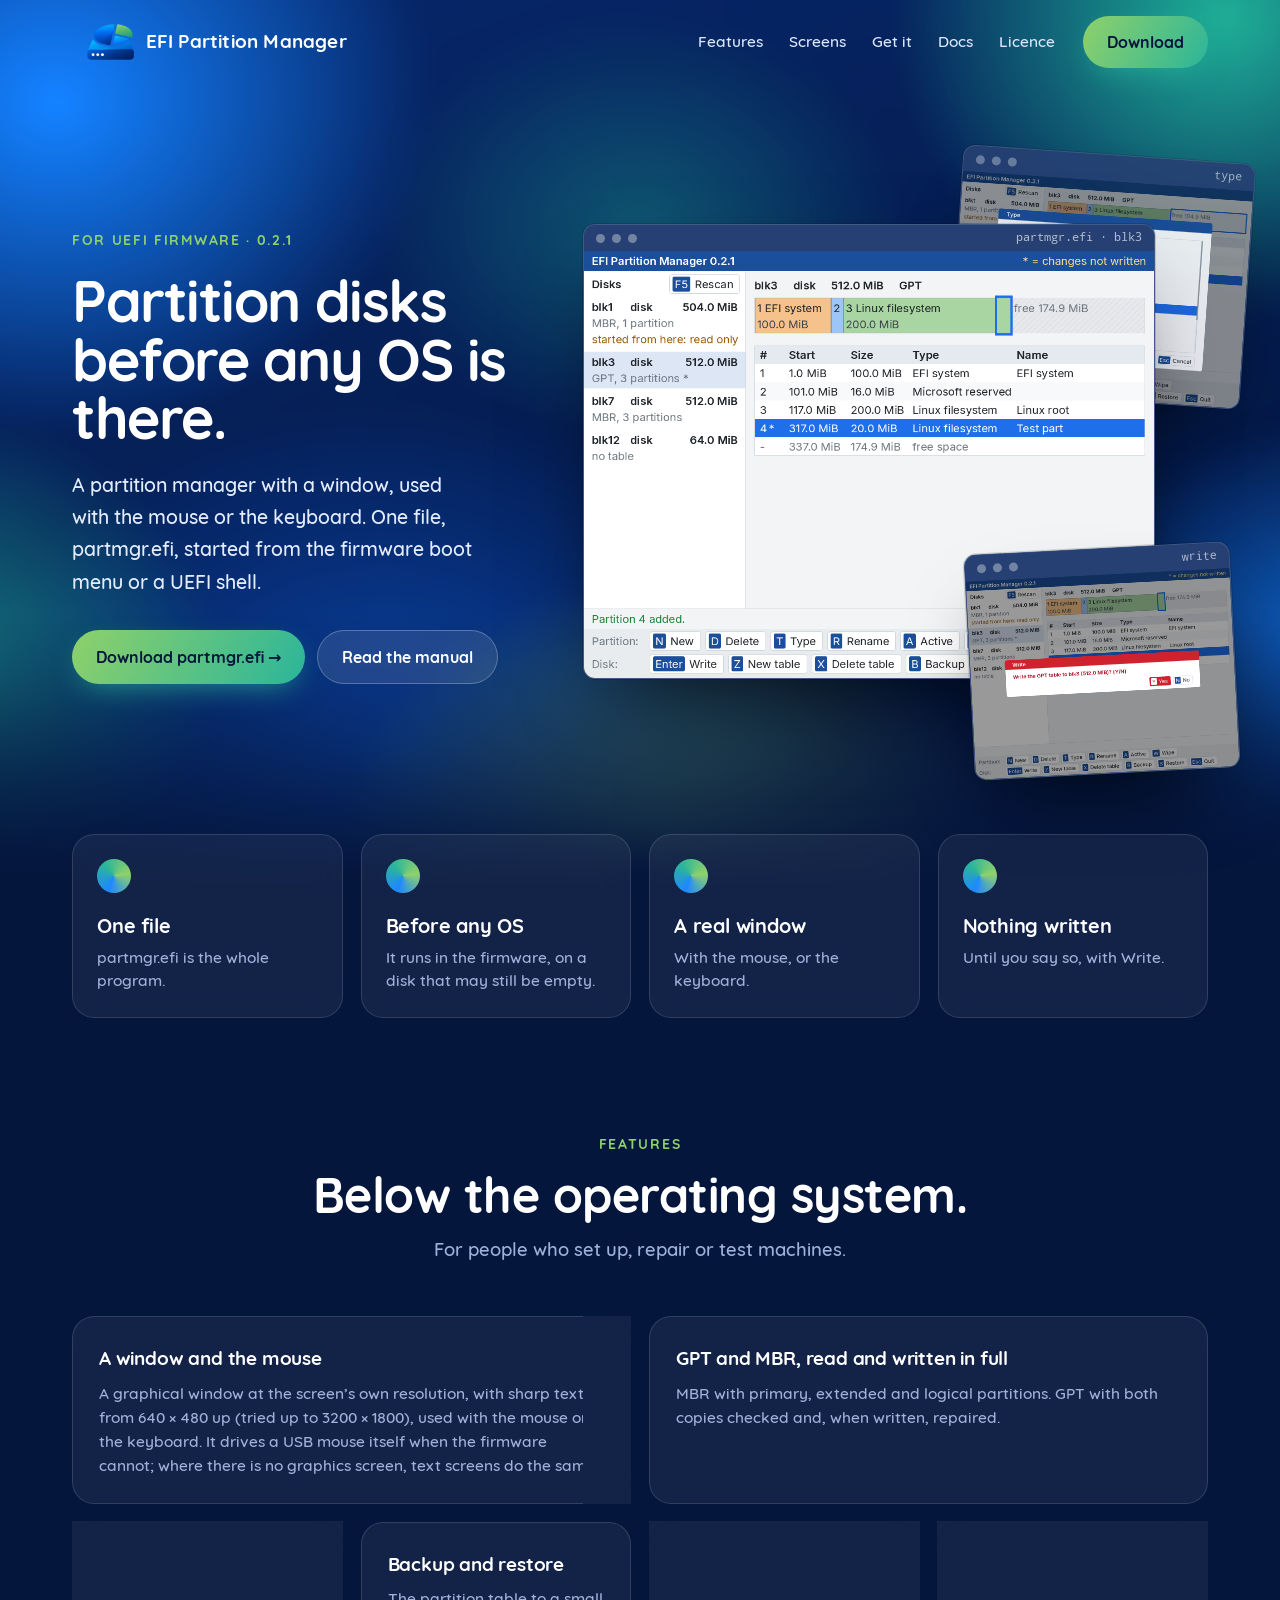
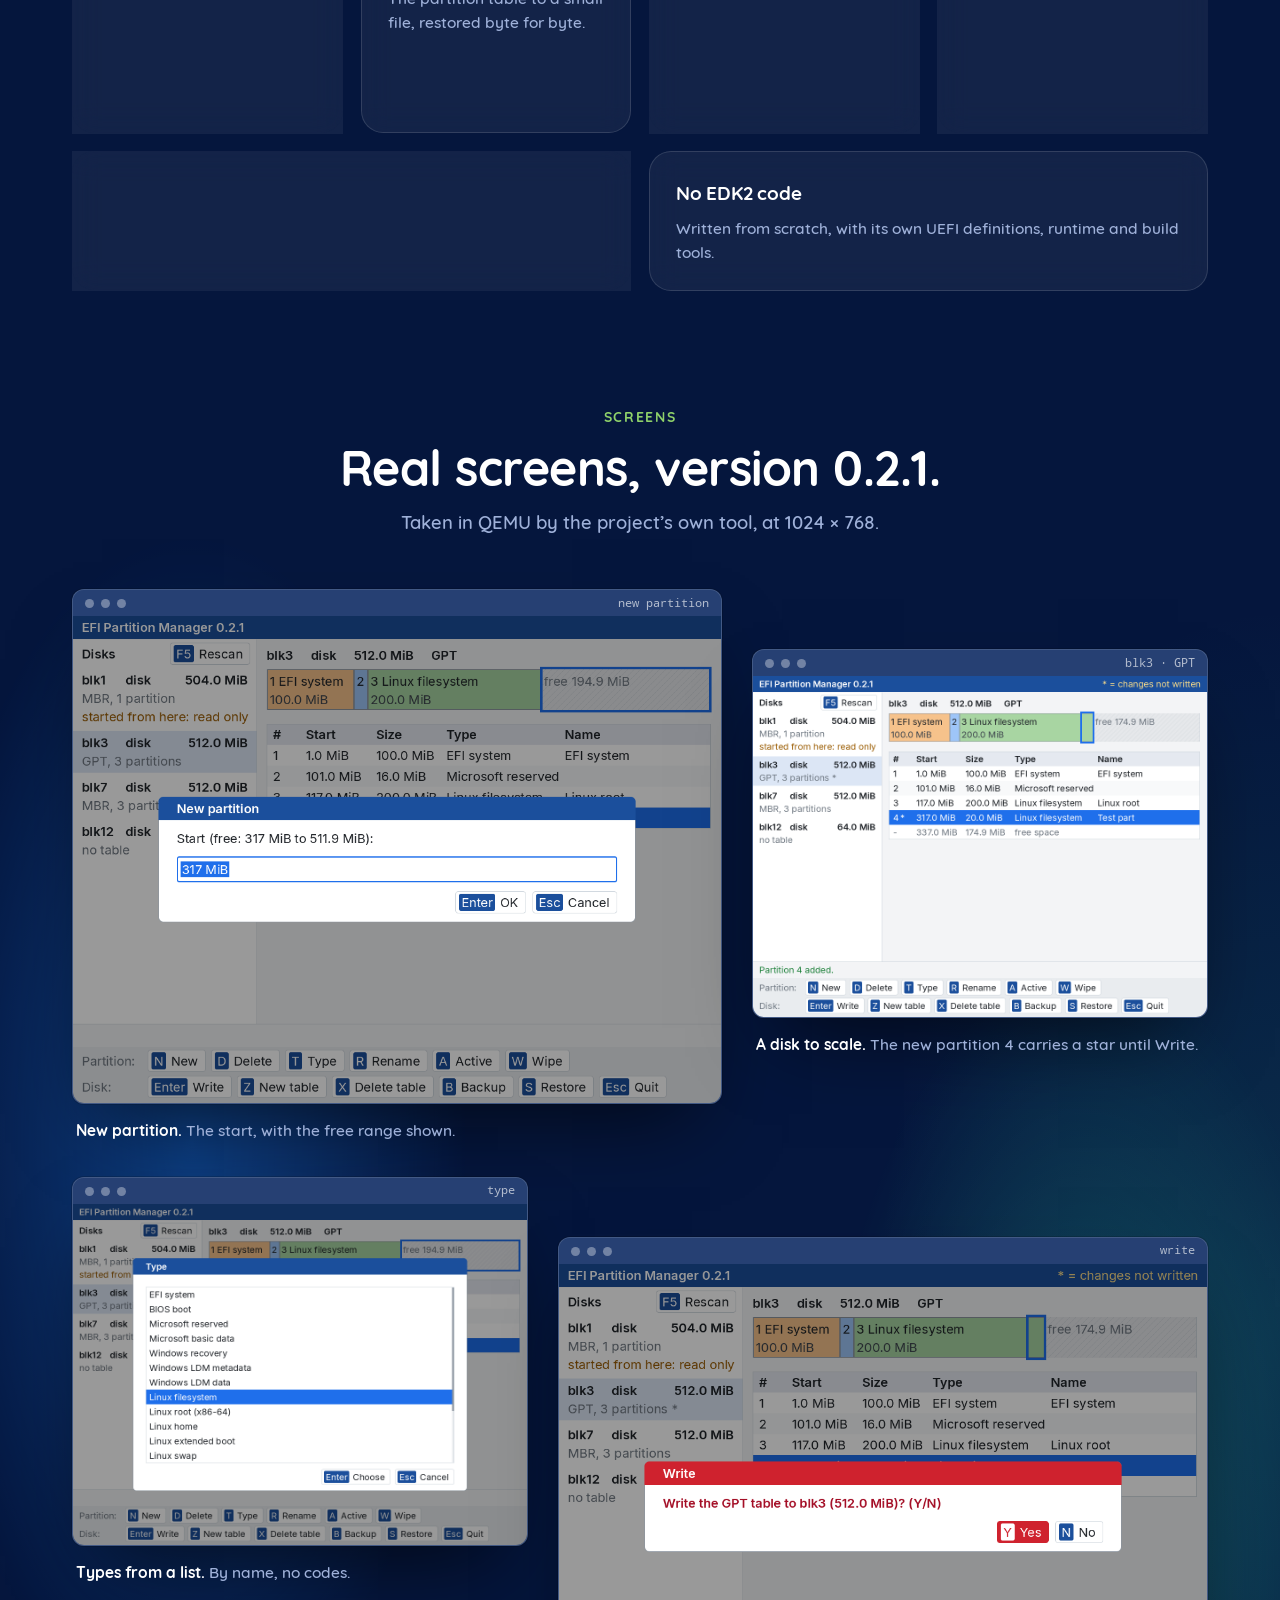
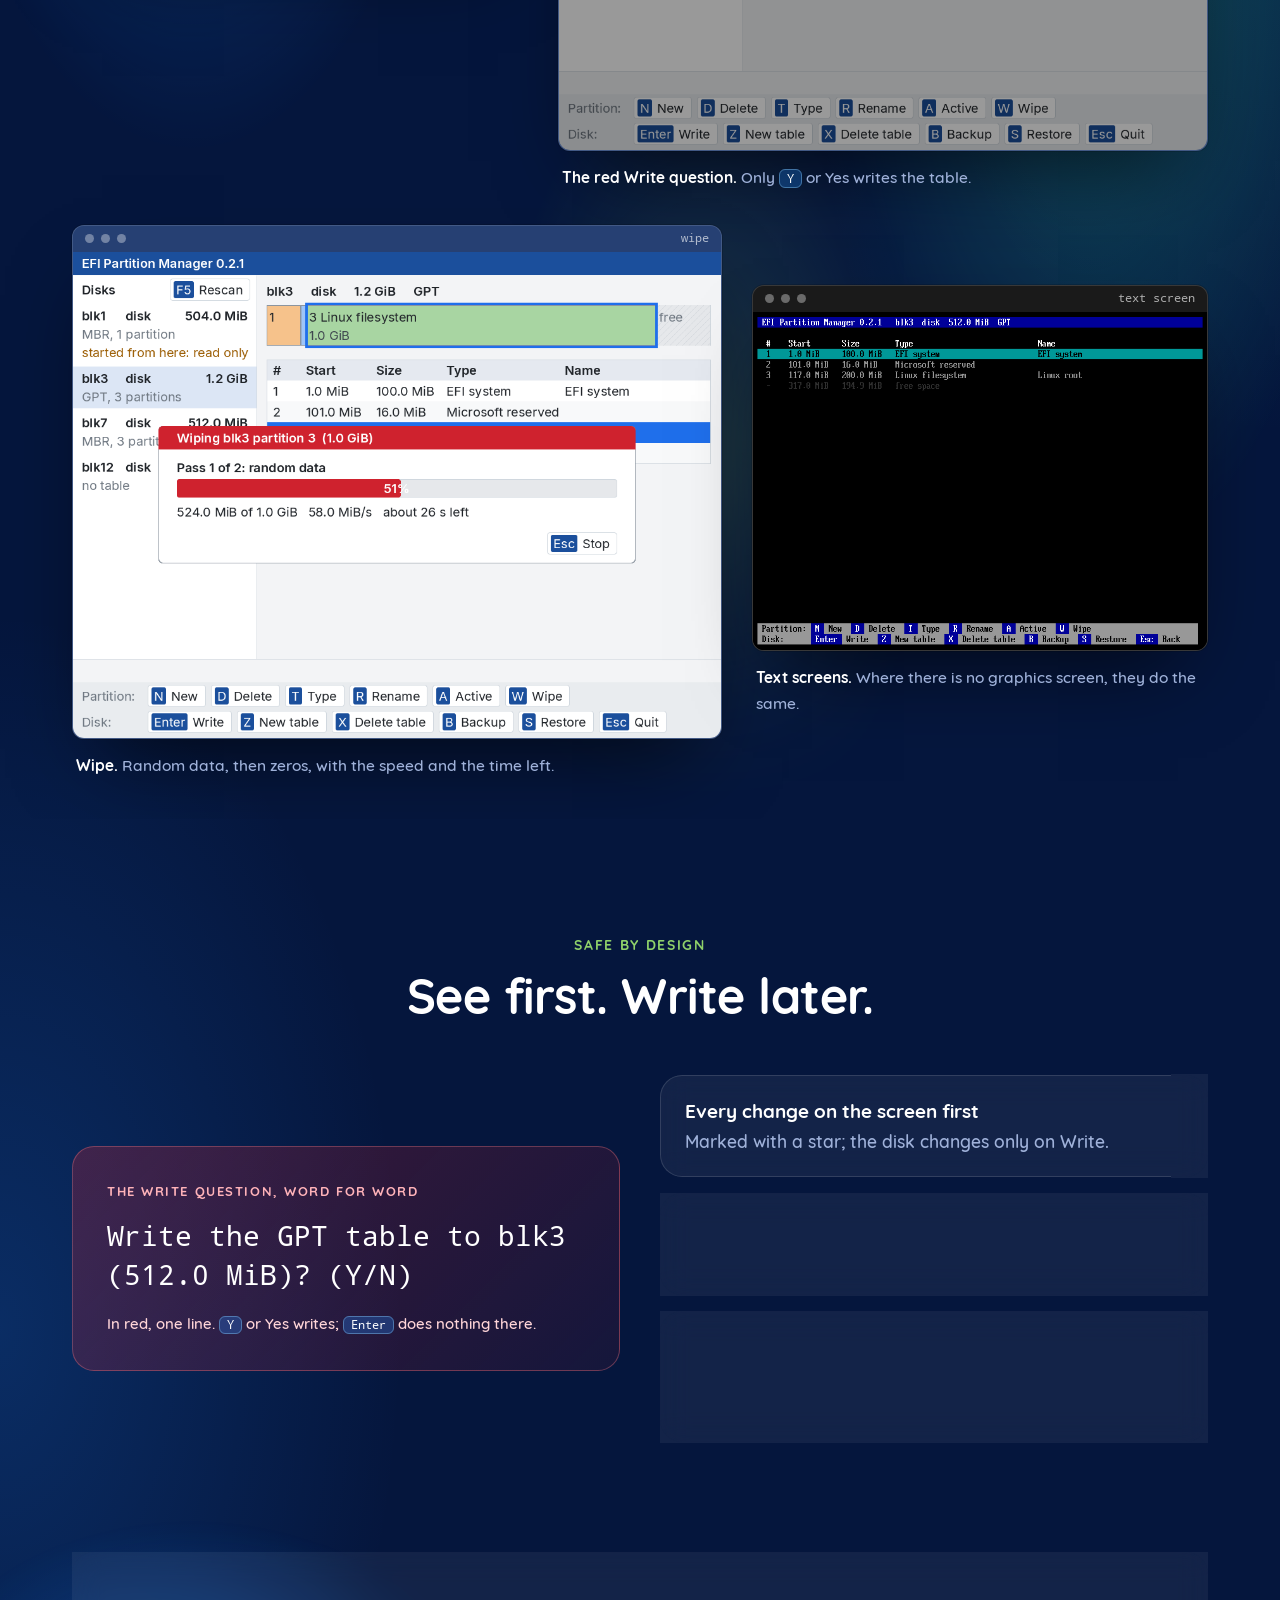
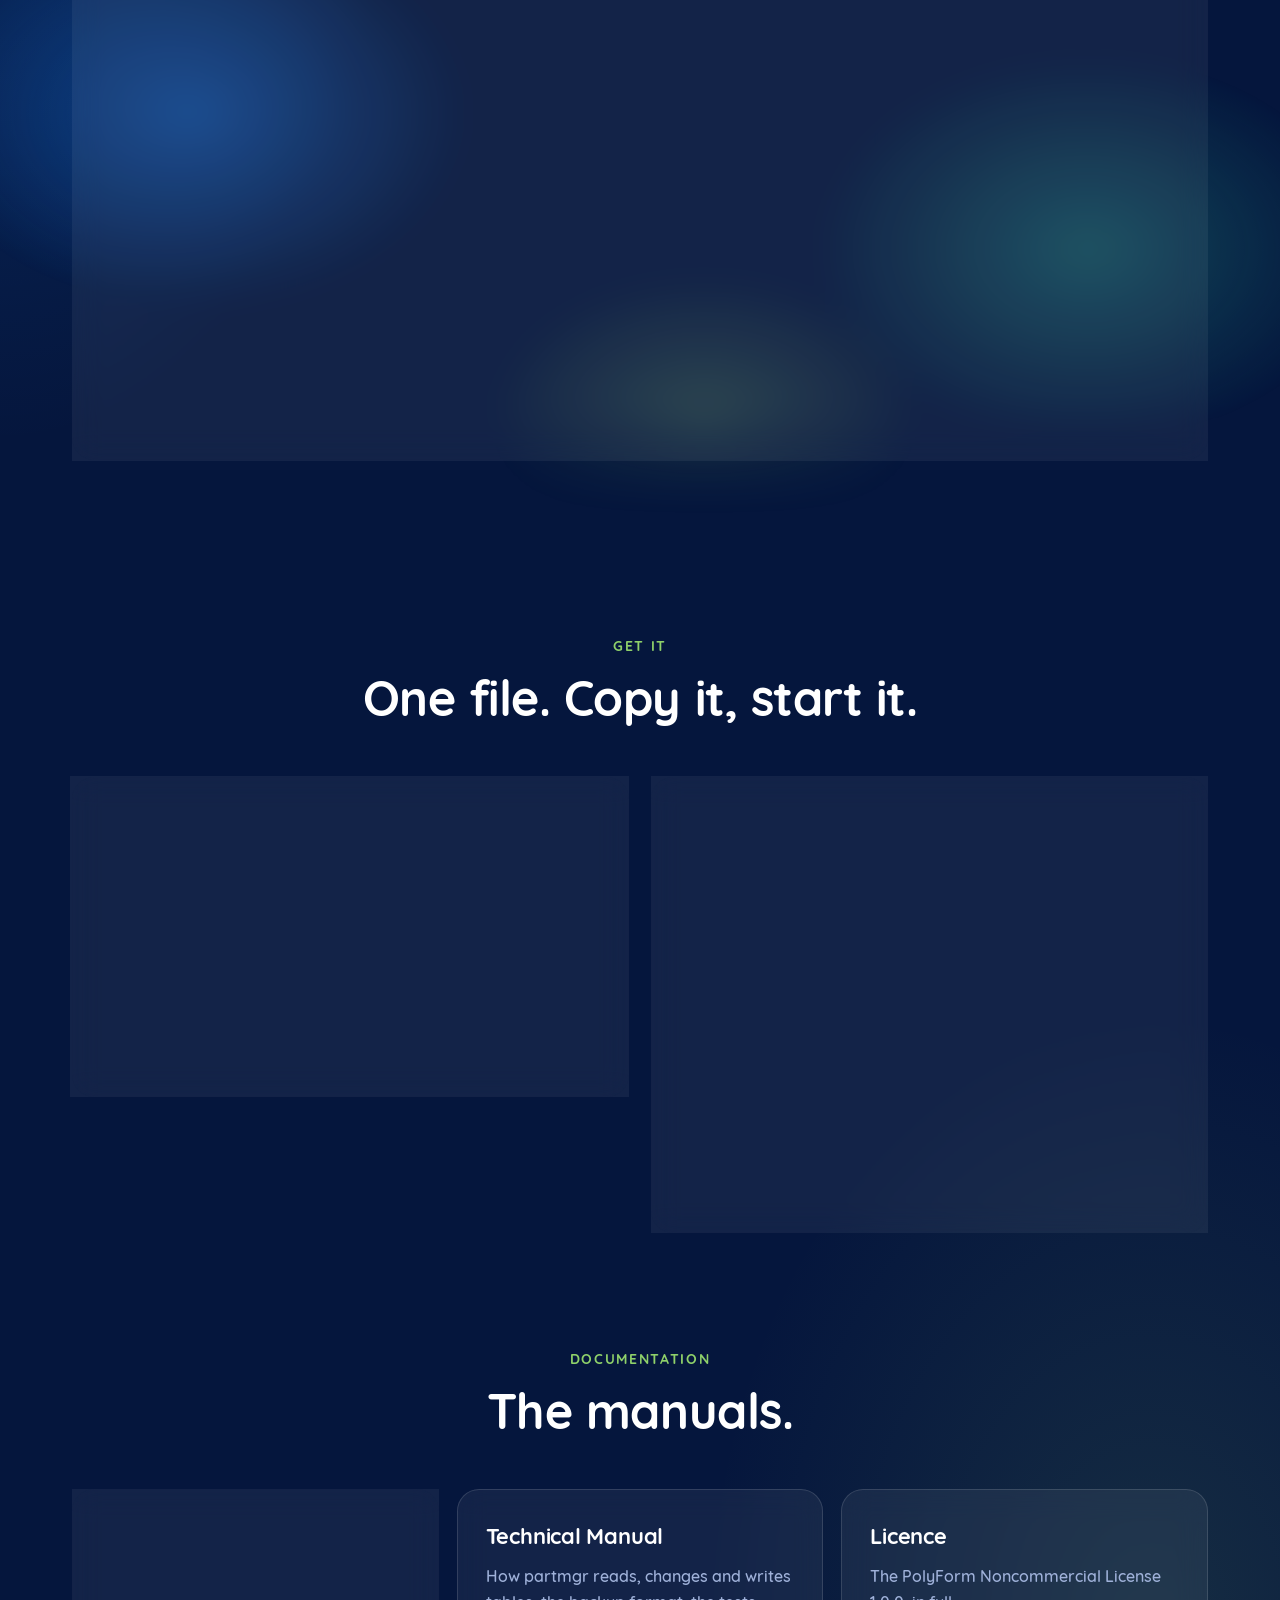
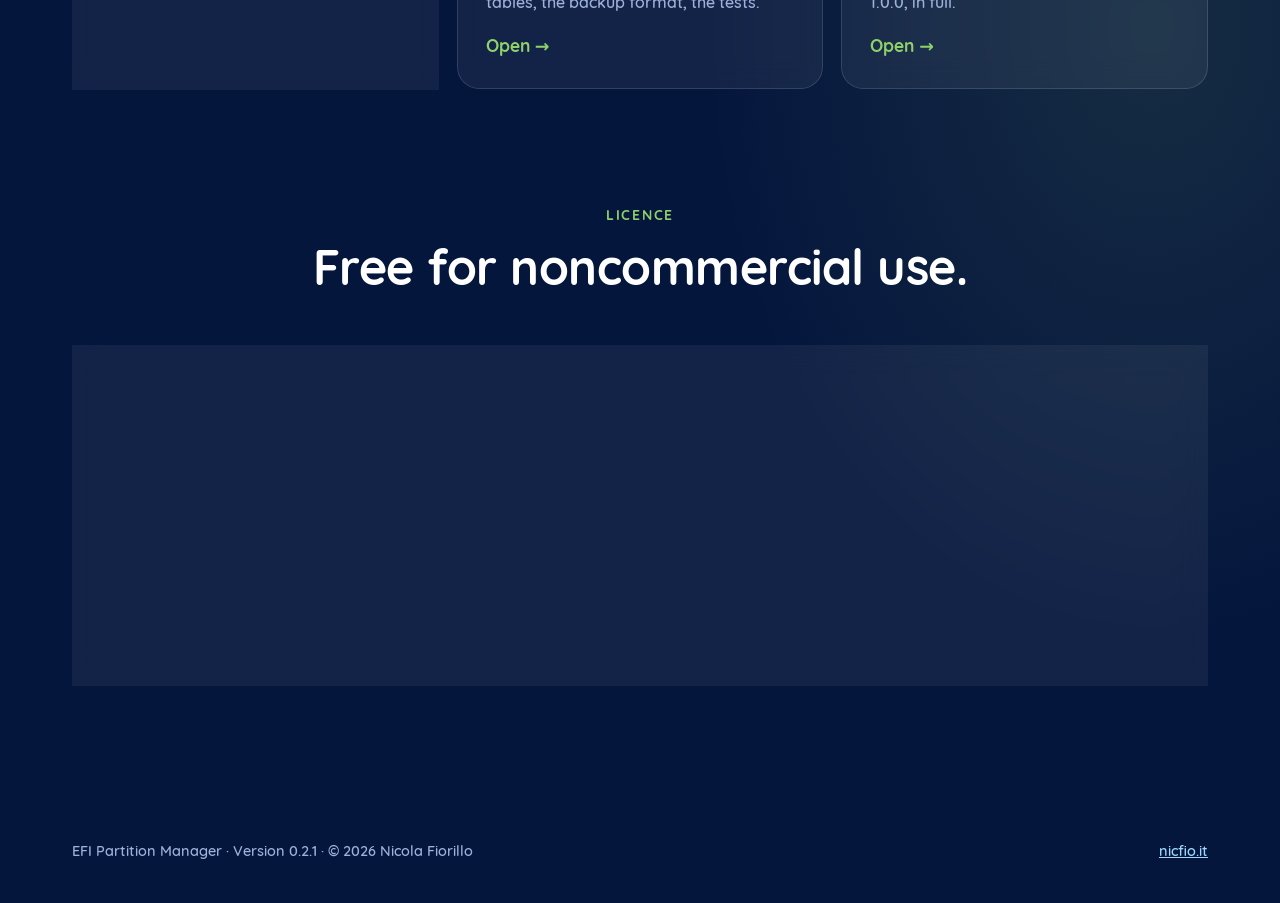
==== commit 6a2680c4: "Website, manuals and packages: PolyForm Noncommercial for the current version licence.html: summary " ====
--- a/site/landing/index.html
+++ b/site/landing/index.html
@@ -8,7 +8,7 @@
 <meta property="og:type" content="website">
 <meta property="og:site_name" content="EFI Partition Manager">
 <meta property="og:title" content="EFI Partition Manager — a graphical partition manager for UEFI firmware">
-<meta property="og:description" content="Partition disks before any OS is there: a GPT and MBR partition manager with a window and the mouse, in one file, partmgr.efi. Free.">
+<meta property="og:description" content="Partition disks before any OS is there: a GPT and MBR partition manager with a window and the mouse, in one file, partmgr.efi. Free for noncommercial use.">
 <meta property="og:url" content="https://efipm.nicfio.it/">
 <meta property="og:image" content="https://efipm.nicfio.it/og.jpg">
 <meta property="og:image:width" content="1200">
@@ -292,7 +292,7 @@
       <div class="fn">partmgr.efi</div>
       <div class="meta">Version 0.2.1 · about 782 KB</div>
       <a class="btn pri" href="download/partmgr.efi">Download partmgr.efi →</a>
-      <div class="files"><a href="download/SHA256SUMS">SHA256SUMS</a><a href="download/LICENSE.txt">LICENSE.txt</a><a href="download/NOTICE.txt">NOTICE.txt</a></div>
+      <div class="files"><a href="download/SHA256SUMS">SHA256SUMS</a><a href="download/LICENSE.txt">LICENSE.txt</a><a href="download/NOTICE.txt">NOTICE.txt</a><a href="https://github.com/nic-fio/EFI_PARTITION_MANAGER">Source code on GitHub</a></div>
       <pre>sha256sum -c --ignore-missing SHA256SUMS</pre>
     </div>
     <div class="panel">
@@ -308,7 +308,7 @@
   <div class="docs">
     <a class="panel" href="User%20Manual.html"><h3>User Manual</h3><p>The screens, every key, backups, wipe, the notes about damaged tables.</p><span>Open →</span></a>
     <a class="panel" href="Technical%20Manual.html"><h3>Technical Manual</h3><p>How partmgr reads, changes and writes tables, the backup format, the tests.</p><span>Open →</span></a>
-    <a class="panel" href="licence.html"><h3>Licence</h3><p>The licence of partmgr.efi, in full.</p><span>Open →</span></a>
+    <a class="panel" href="licence.html"><h3>Licence</h3><p>The PolyForm Noncommercial License 1.0.0, in full.</p><span>Open →</span></a>
   </div>
 </div></section>
 
@@ -317,7 +317,7 @@
   <div class="panel lic">
     <div><h3><i style="background:var(--lime)"></i>Free</h3><p>For any noncommercial use: at home, for study and hobby projects, in schools, charities and public bodies. The source code is published under the <a href="licence.html">PolyForm Noncommercial License 1.0.0</a>.</p></div>
     <div><h3><i style="background:var(--blue)"></i>With a written licence</h3><p>Commercial use, including use at work inside a company. Write to <a href="mailto:efipm@nicfio.it">efipm@nicfio.it</a>.</p></div>
-    <p class="fine">Version 0.2.1 was released under the Apache License 2.0 with the Commons Clause, and keeps it; the PolyForm Noncommercial License applies from the next version.</p>
+    <p class="fine">The PolyForm Noncommercial License covers version 0.2.1 too. Version 0.2.1 was released under the Apache License 2.0 with the Commons Clause: whoever has a copy may use it under that licence or under the PolyForm Noncommercial License, at their choice.</p>
   </div>
 </div></section>
 </main>
